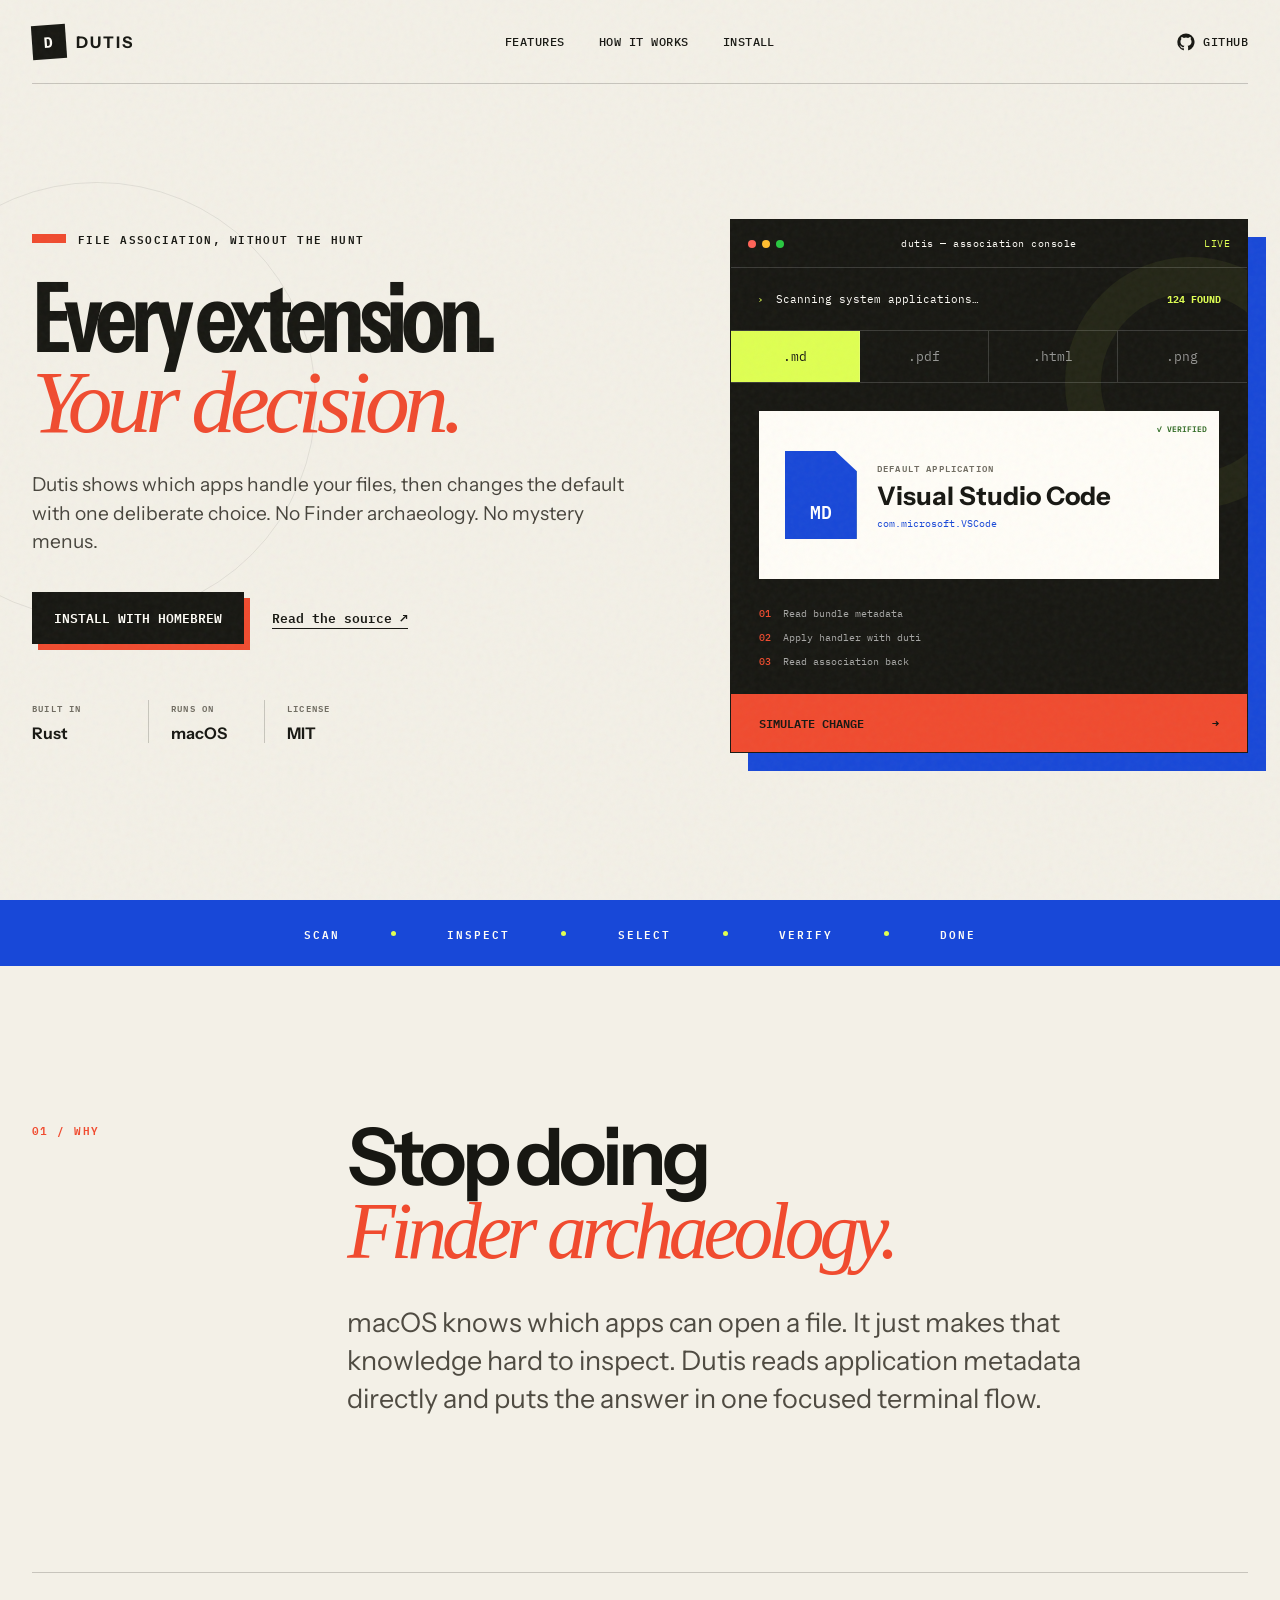
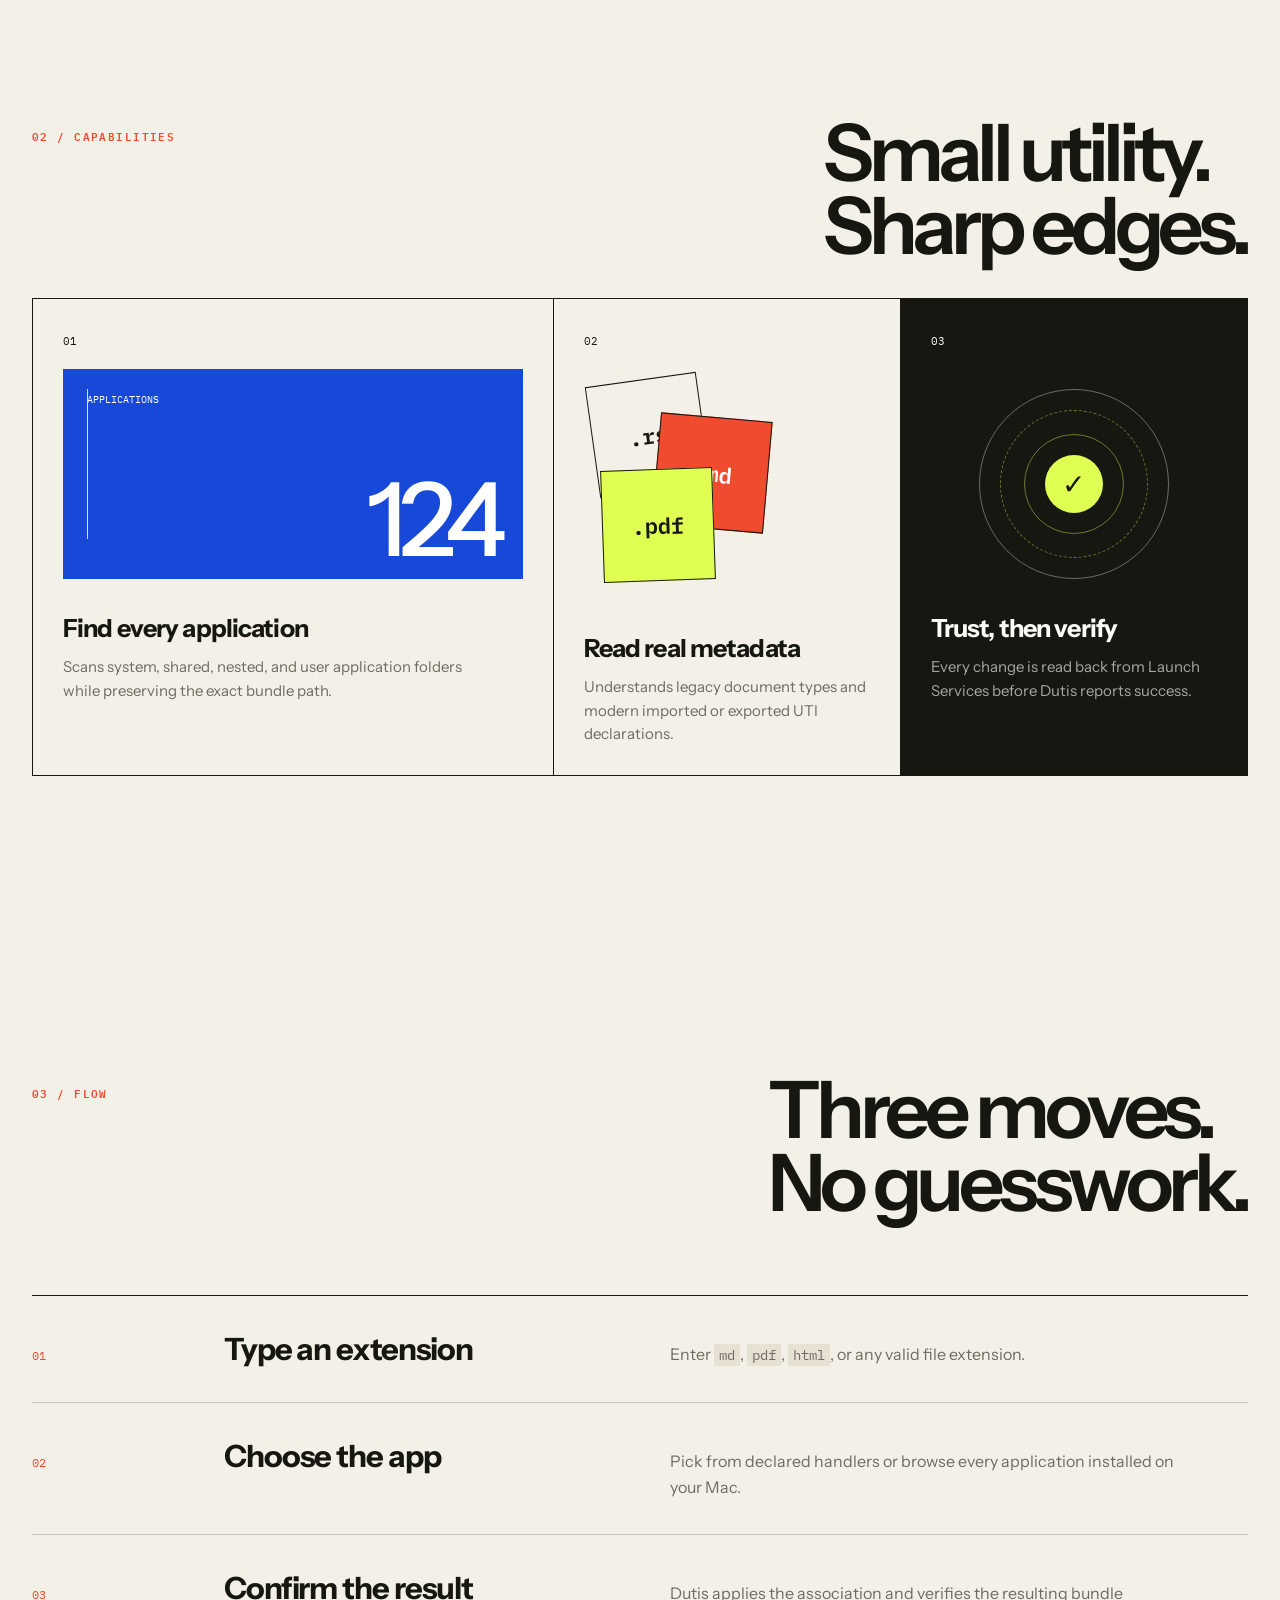
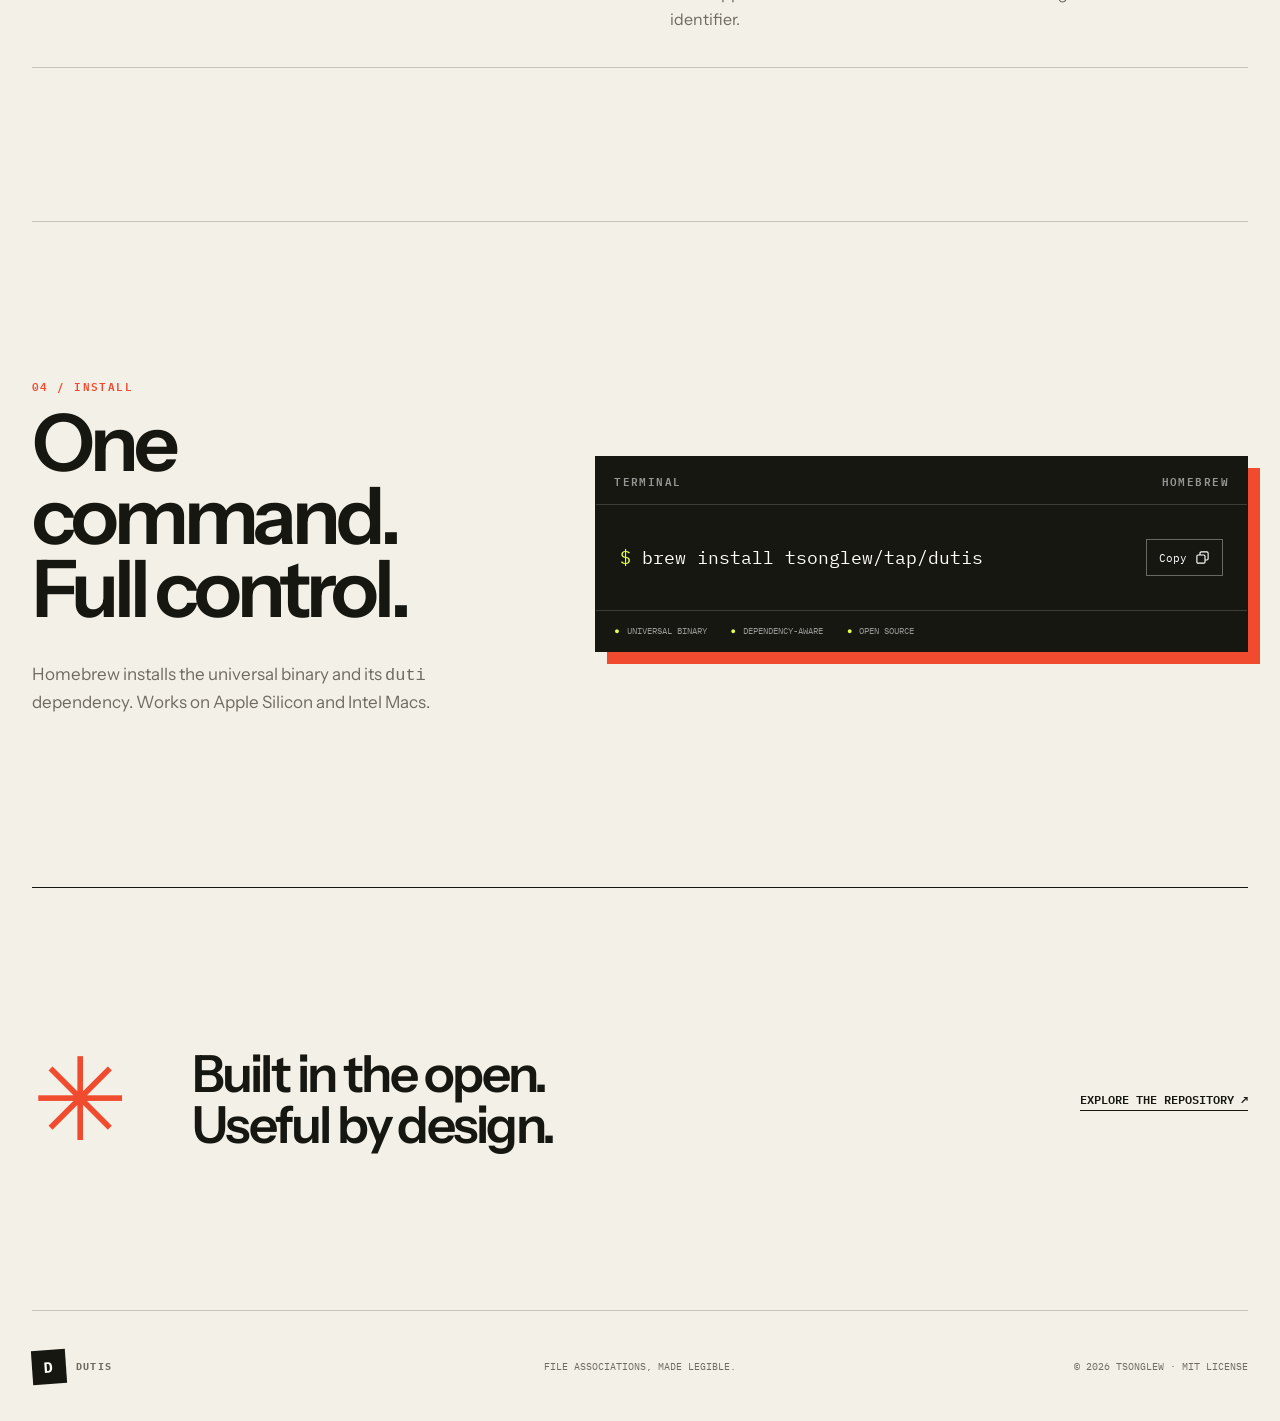
==== website/index.html @ 7a064bcc "Add Dutis product website" ====
<!doctype html>
<html lang="en">
  <head>
    <meta charset="UTF-8" />
    <meta name="viewport" content="width=device-width, initial-scale=1.0" />
    <meta
      name="description"
      content="Dutis is a fast, open-source macOS utility for discovering file associations and changing default applications from the terminal."
    />
    <meta name="theme-color" content="#f3f0e7" />
    <meta property="og:title" content="Dutis — Every extension. Your decision." />
    <meta
      property="og:description"
      content="Inspect and control macOS file associations without digging through Finder."
    />
    <meta property="og:type" content="website" />
    <meta property="og:url" content="https://tsonglew.github.io/dutis/" />
    <link rel="icon" href="favicon.svg" type="image/svg+xml" />
    <link rel="preconnect" href="https://fonts.googleapis.com" />
    <link rel="preconnect" href="https://fonts.gstatic.com" crossorigin />
    <link
      href="https://fonts.googleapis.com/css2?family=IBM+Plex+Mono:wght@400;500;600&amp;family=Instrument+Sans:wdth,wght@75..100,400..700&amp;display=swap"
      rel="stylesheet"
    />
    <script>document.documentElement.classList.add("js");</script>
    <link rel="stylesheet" href="styles.css" />
    <title>Dutis — macOS file associations, under control</title>
  </head>
  <body>
    <a class="skip-link" href="#main">Skip to content</a>
    <div class="grain" aria-hidden="true"></div>

    <header class="site-header">
      <a class="brand" href="#top" aria-label="Dutis home">
        <span class="brand-mark" aria-hidden="true">D</span>
        <span>DUTIS</span>
      </a>
      <nav aria-label="Primary navigation">
        <a href="#features">Features</a>
        <a href="#how-it-works">How it works</a>
        <a href="#install">Install</a>
      </nav>
      <a class="github-link" href="https://github.com/tsonglew/dutis">
        <svg viewBox="0 0 24 24" aria-hidden="true">
          <path d="M12 .7a11.5 11.5 0 0 0-3.64 22.41c.58.1.79-.25.79-.56v-2.23c-3.23.7-3.91-1.37-3.91-1.37-.53-1.34-1.29-1.7-1.29-1.7-1.05-.72.08-.7.08-.7 1.17.08 1.78 1.2 1.78 1.2 1.04 1.78 2.72 1.27 3.38.97.1-.75.4-1.27.74-1.56-2.58-.3-5.29-1.29-5.29-5.69 0-1.26.45-2.28 1.2-3.09-.12-.3-.52-1.47.11-3.05 0 0 .97-.31 3.16 1.18a10.94 10.94 0 0 1 5.76 0c2.19-1.49 3.16-1.18 3.16-1.18.63 1.58.23 2.76.11 3.05.75.81 1.2 1.83 1.2 3.09 0 4.42-2.72 5.39-5.3 5.68.42.36.79 1.07.79 2.16v3.2c0 .31.21.67.8.56A11.5 11.5 0 0 0 12 .7Z" />
        </svg>
        <span>GitHub</span>
      </a>
    </header>

    <main id="main">
      <section class="hero" id="top">
        <div class="hero-copy">
          <p class="eyebrow reveal">FILE ASSOCIATION, WITHOUT THE HUNT</p>
          <h1 class="reveal delay-1">
            Every extension.<br />
            <em>Your decision.</em>
          </h1>
          <p class="hero-lede reveal delay-2">
            Dutis shows which apps handle your files, then changes the default with one deliberate choice. No Finder archaeology. No mystery menus.
          </p>
          <div class="hero-actions reveal delay-3">
            <a class="button button-primary" href="#install">Install with Homebrew</a>
            <a class="text-link" href="https://github.com/tsonglew/dutis">
              Read the source <span aria-hidden="true">↗</span>
            </a>
          </div>
          <dl class="hero-facts reveal delay-4">
            <div><dt>Built in</dt><dd>Rust</dd></div>
            <div><dt>Runs on</dt><dd>macOS</dd></div>
            <div><dt>License</dt><dd>MIT</dd></div>
          </dl>
        </div>

        <div class="switchboard reveal delay-2" aria-label="Interactive Dutis demonstration">
          <div class="window-bar">
            <div class="traffic-lights" aria-hidden="true"><i></i><i></i><i></i></div>
            <span>dutis — association console</span>
            <span class="live-dot">LIVE</span>
          </div>
          <div class="terminal-line">
            <span class="prompt">›</span>
            <span>Scanning system applications…</span>
            <strong>124 FOUND</strong>
          </div>
          <div class="extension-tabs" role="tablist" aria-label="Choose a file extension">
            <button class="extension-tab active" role="tab" aria-selected="true" data-extension="md">.md</button>
            <button class="extension-tab" role="tab" aria-selected="false" data-extension="pdf">.pdf</button>
            <button class="extension-tab" role="tab" aria-selected="false" data-extension="html">.html</button>
            <button class="extension-tab" role="tab" aria-selected="false" data-extension="png">.png</button>
          </div>
          <div class="association-card" aria-live="polite">
            <div class="file-token" id="file-token">MD</div>
            <div class="association-copy">
              <span class="overline">DEFAULT APPLICATION</span>
              <strong id="demo-app">Visual Studio Code</strong>
              <code id="demo-bundle">com.microsoft.VSCode</code>
            </div>
            <span class="verified">✓ VERIFIED</span>
          </div>
          <div class="terminal-output" aria-hidden="true">
            <span><b>01</b> Read bundle metadata</span>
            <span><b>02</b> Apply handler with duti</span>
            <span><b>03</b> Read association back</span>
          </div>
          <button class="demo-button" id="demo-button" type="button">
            Simulate change <span aria-hidden="true">→</span>
          </button>
        </div>
      </section>

      <div class="signal-strip" aria-hidden="true">
        <span>SCAN</span><i></i><span>INSPECT</span><i></i><span>SELECT</span><i></i><span>VERIFY</span><i></i><span>DONE</span>
      </div>

      <section class="manifesto section-pad reveal">
        <p class="section-index">01 / WHY</p>
        <div>
          <h2>Stop doing<br /><span>Finder archaeology.</span></h2>
          <p>
            macOS knows which apps can open a file. It just makes that knowledge hard to inspect. Dutis reads application metadata directly and puts the answer in one focused terminal flow.
          </p>
        </div>
      </section>

      <section class="features section-pad" id="features">
        <div class="section-heading reveal">
          <p class="section-index">02 / CAPABILITIES</p>
          <h2>Small utility.<br />Sharp edges.</h2>
        </div>
        <div class="feature-grid">
          <article class="feature feature-wide reveal">
            <span class="feature-number">01</span>
            <div class="feature-visual scan-visual" aria-hidden="true">
              <span>Applications</span>
              <b>124</b>
              <div class="scan-line"></div>
            </div>
            <h3>Find every application</h3>
            <p>Scans system, shared, nested, and user application folders while preserving the exact bundle path.</p>
          </article>
          <article class="feature reveal">
            <span class="feature-number">02</span>
            <div class="extension-stack" aria-hidden="true"><i>.rs</i><i>.md</i><i>.pdf</i></div>
            <h3>Read real metadata</h3>
            <p>Understands legacy document types and modern imported or exported UTI declarations.</p>
          </article>
          <article class="feature feature-dark reveal">
            <span class="feature-number">03</span>
            <div class="check-orbit" aria-hidden="true"><span>✓</span></div>
            <h3>Trust, then verify</h3>
            <p>Every change is read back from Launch Services before Dutis reports success.</p>
          </article>
        </div>
      </section>

      <section class="workflow section-pad" id="how-it-works">
        <div class="section-heading reveal">
          <p class="section-index">03 / FLOW</p>
          <h2>Three moves.<br />No guesswork.</h2>
        </div>
        <ol class="workflow-list">
          <li class="reveal">
            <span>01</span>
            <h3>Type an extension</h3>
            <p>Enter <code>md</code>, <code>pdf</code>, <code>html</code>, or any valid file extension.</p>
          </li>
          <li class="reveal">
            <span>02</span>
            <h3>Choose the app</h3>
            <p>Pick from declared handlers or browse every application installed on your Mac.</p>
          </li>
          <li class="reveal">
            <span>03</span>
            <h3>Confirm the result</h3>
            <p>Dutis applies the association and verifies the resulting bundle identifier.</p>
          </li>
        </ol>
      </section>

      <section class="install section-pad" id="install">
        <div class="install-copy reveal">
          <p class="section-index">04 / INSTALL</p>
          <h2>One command.<br />Full control.</h2>
          <p>Homebrew installs the universal binary and its <code>duti</code> dependency. Works on Apple Silicon and Intel Macs.</p>
        </div>
        <div class="command-panel reveal delay-1">
          <div class="command-label"><span>TERMINAL</span><span>HOMEBREW</span></div>
          <div class="command-row">
            <code><span>$</span> brew install tsonglew/tap/dutis</code>
            <button id="copy-command" type="button" data-command="brew install tsonglew/tap/dutis">
              <span class="copy-label">Copy</span>
              <svg viewBox="0 0 24 24" aria-hidden="true"><path d="M8 8V5a2 2 0 0 1 2-2h9a2 2 0 0 1 2 2v9a2 2 0 0 1-2 2h-3M5 8h9a2 2 0 0 1 2 2v9a2 2 0 0 1-2 2H5a2 2 0 0 1-2-2v-9a2 2 0 0 1 2-2Z" /></svg>
            </button>
          </div>
          <div class="command-foot">
            <span>Universal binary</span><span>Dependency-aware</span><span>Open source</span>
          </div>
        </div>
      </section>

      <section class="open-source section-pad reveal">
        <div class="asterisk" aria-hidden="true">✳</div>
        <p>Built in the open.<br />Useful by design.</p>
        <a href="https://github.com/tsonglew/dutis">Explore the repository <span aria-hidden="true">↗</span></a>
      </section>
    </main>

    <footer>
      <a class="brand" href="#top"><span class="brand-mark" aria-hidden="true">D</span><span>DUTIS</span></a>
      <p>File associations, made legible.</p>
      <p>© <span id="year">2026</span> Tsonglew · MIT License</p>
    </footer>

    <script src="app.js"></script>
  </body>
</html>
---- website/styles.css ----
:root {
  --paper: #f3f0e7;
  --paper-deep: #e7e1d3;
  --ink: #171712;
  --muted: #6f6b60;
  --line: rgba(23, 23, 18, 0.2);
  --signal: #f04b2f;
  --acid: #dfff52;
  --blue: #1848d8;
  --white: #fffdf7;
  --display: "Instrument Sans", "Avenir Next", sans-serif;
  --mono: "IBM Plex Mono", "SFMono-Regular", monospace;
}

* {
  box-sizing: border-box;
}

html {
  scroll-behavior: smooth;
}

body {
  margin: 0;
  overflow-x: clip;
  color: var(--ink);
  background: var(--paper);
  font-family: var(--display);
  -webkit-font-smoothing: antialiased;
}

button,
a {
  -webkit-tap-highlight-color: transparent;
}

a {
  color: inherit;
}

.skip-link {
  position: fixed;
  z-index: 100;
  top: 12px;
  left: 12px;
  padding: 10px 14px;
  color: var(--white);
  background: var(--ink);
  transform: translateY(-150%);
}

.skip-link:focus {
  transform: translateY(0);
}

.grain {
  position: fixed;
  z-index: 20;
  inset: 0;
  pointer-events: none;
  opacity: 0.055;
  background-image: url("data:image/svg+xml,%3Csvg viewBox='0 0 180 180' xmlns='http://www.w3.org/2000/svg'%3E%3Cfilter id='n'%3E%3CfeTurbulence type='fractalNoise' baseFrequency='.9' numOctaves='4' stitchTiles='stitch'/%3E%3C/filter%3E%3Crect width='100%25' height='100%25' filter='url(%23n)' opacity='.8'/%3E%3C/svg%3E");
}

.site-header {
  position: relative;
  z-index: 10;
  display: grid;
  grid-template-columns: 1fr auto 1fr;
  align-items: center;
  width: min(1440px, calc(100% - 64px));
  min-height: 84px;
  margin: 0 auto;
  border-bottom: 1px solid var(--line);
}

.brand {
  display: inline-flex;
  align-items: center;
  gap: 10px;
  width: max-content;
  font-weight: 700;
  letter-spacing: 0.12em;
  text-decoration: none;
}

.brand-mark {
  display: grid;
  width: 34px;
  height: 34px;
  place-items: center;
  color: var(--white);
  background: var(--ink);
  font-family: var(--mono);
  font-size: 15px;
  transform: rotate(-4deg);
}

nav {
  display: flex;
  gap: 34px;
}

nav a,
.github-link {
  font-family: var(--mono);
  font-size: 12px;
  font-weight: 500;
  letter-spacing: 0.04em;
  text-decoration: none;
  text-transform: uppercase;
}

nav a {
  position: relative;
}

nav a::after {
  position: absolute;
  right: 0;
  bottom: -7px;
  left: 0;
  height: 2px;
  background: var(--signal);
  content: "";
  transform: scaleX(0);
  transform-origin: right;
  transition: transform 180ms ease;
}

nav a:hover::after,
nav a:focus-visible::after {
  transform: scaleX(1);
  transform-origin: left;
}

.github-link {
  display: flex;
  align-items: center;
  justify-self: end;
  gap: 8px;
}

.github-link svg {
  width: 18px;
  fill: currentColor;
}

.hero {
  position: relative;
  display: grid;
  grid-template-columns: minmax(0, 1.08fr) minmax(460px, 0.92fr);
  gap: clamp(48px, 7vw, 110px);
  align-items: center;
  width: min(1440px, calc(100% - 64px));
  min-height: calc(100vh - 84px);
  margin: 0 auto;
  padding: 84px 0 96px;
}

.hero::before {
  position: absolute;
  top: 12%;
  left: -12vw;
  width: 34vw;
  height: 34vw;
  border: 1px solid rgba(23, 23, 18, 0.08);
  border-radius: 50%;
  content: "";
  pointer-events: none;
}

.eyebrow,
.section-index,
.overline,
.command-label,
.hero-facts dt {
  font-family: var(--mono);
  font-size: 11px;
  font-weight: 600;
  letter-spacing: 0.13em;
  text-transform: uppercase;
}

.eyebrow {
  display: flex;
  align-items: center;
  gap: 12px;
  margin: 0 0 30px;
}

.eyebrow::before {
  width: 34px;
  height: 9px;
  background: var(--signal);
  content: "";
}

h1,
h2,
h3,
p {
  margin-top: 0;
}

h1 {
  max-width: 820px;
  margin-bottom: 32px;
  font-size: clamp(64px, 7.6vw, 126px);
  font-stretch: condensed;
  font-weight: 650;
  letter-spacing: -0.07em;
  line-height: 0.82;
}

h1 em {
  color: var(--signal);
  font-family: Georgia, serif;
  font-size: 0.92em;
  font-weight: 400;
  letter-spacing: -0.065em;
}

.hero-lede {
  max-width: 630px;
  margin-bottom: 36px;
  color: #47443c;
  font-size: clamp(18px, 1.5vw, 23px);
  line-height: 1.48;
}

.hero-actions {
  display: flex;
  align-items: center;
  gap: 28px;
}

.button {
  display: inline-flex;
  min-height: 52px;
  align-items: center;
  justify-content: center;
  padding: 0 22px;
  font-family: var(--mono);
  font-size: 13px;
  font-weight: 600;
  text-decoration: none;
  text-transform: uppercase;
  transition: transform 160ms ease, box-shadow 160ms ease;
}

.button-primary {
  color: var(--white);
  background: var(--ink);
  box-shadow: 6px 6px 0 var(--signal);
}

.button-primary:hover {
  box-shadow: 2px 2px 0 var(--signal);
  transform: translate(4px, 4px);
}

.text-link {
  font-family: var(--mono);
  font-size: 13px;
  font-weight: 600;
  text-underline-offset: 5px;
}

.hero-facts {
  display: flex;
  gap: 0;
  margin: 56px 0 0;
}

.hero-facts div {
  min-width: 116px;
  padding: 0 22px;
  border-left: 1px solid var(--line);
}

.hero-facts div:first-child {
  padding-left: 0;
  border-left: 0;
}

.hero-facts dt {
  margin-bottom: 7px;
  color: var(--muted);
  font-size: 9px;
}

.hero-facts dd {
  margin: 0;
  font-size: 16px;
  font-weight: 650;
}

.switchboard {
  position: relative;
  overflow: hidden;
  border: 1px solid var(--ink);
  background: var(--ink);
  box-shadow: 18px 18px 0 var(--blue);
  color: var(--white);
}

.switchboard::after {
  position: absolute;
  top: 37px;
  right: -70px;
  width: 180px;
  height: 180px;
  border: 36px solid rgba(223, 255, 82, 0.06);
  border-radius: 50%;
  content: "";
}

.window-bar {
  position: relative;
  z-index: 1;
  display: grid;
  grid-template-columns: 1fr auto 1fr;
  align-items: center;
  min-height: 48px;
  padding: 0 17px;
  border-bottom: 1px solid rgba(255, 255, 255, 0.16);
  font-family: var(--mono);
  font-size: 10px;
  letter-spacing: 0.05em;
}

.traffic-lights {
  display: flex;
  gap: 6px;
}

.traffic-lights i {
  width: 8px;
  height: 8px;
  border-radius: 50%;
  background: #ff6358;
}

.traffic-lights i:nth-child(2) { background: #ffbd2e; }
.traffic-lights i:nth-child(3) { background: #28c840; }

.live-dot {
  justify-self: end;
  color: var(--acid);
}

.terminal-line {
  position: relative;
  z-index: 1;
  display: flex;
  gap: 12px;
  align-items: center;
  padding: 24px 26px;
  font-family: var(--mono);
  font-size: 11px;
}

.terminal-line .prompt { color: var(--acid); }
.terminal-line strong { margin-left: auto; color: var(--acid); font-size: 10px; }

.extension-tabs {
  position: relative;
  z-index: 1;
  display: grid;
  grid-template-columns: repeat(4, 1fr);
  border-top: 1px solid rgba(255, 255, 255, 0.16);
  border-bottom: 1px solid rgba(255, 255, 255, 0.16);
}

.extension-tab {
  padding: 17px 8px;
  border: 0;
  border-right: 1px solid rgba(255, 255, 255, 0.16);
  color: rgba(255, 255, 255, 0.55);
  background: transparent;
  cursor: pointer;
  font-family: var(--mono);
  font-size: 13px;
}

.extension-tab:last-child { border-right: 0; }

.extension-tab:hover,
.extension-tab:focus-visible,
.extension-tab.active {
  color: var(--ink);
  background: var(--acid);
  outline: none;
}

.association-card {
  position: relative;
  z-index: 1;
  display: grid;
  grid-template-columns: auto 1fr;
  gap: 20px;
  align-items: center;
  min-height: 168px;
  margin: 28px;
  padding: 26px;
  color: var(--ink);
  background: var(--white);
}

.file-token {
  display: grid;
  width: 72px;
  height: 88px;
  place-items: end center;
  padding-bottom: 13px;
  background: var(--blue);
  box-shadow: 6px 6px 0 var(--acid);
  color: white;
  font-family: var(--mono);
  font-size: 18px;
  font-weight: 600;
  clip-path: polygon(0 0, 70% 0, 100% 23%, 100% 100%, 0 100%);
}

.association-copy {
  display: grid;
  gap: 7px;
  min-width: 0;
}

.association-copy .overline { color: var(--muted); font-size: 9px; }
.association-copy strong { font-size: clamp(19px, 2vw, 27px); line-height: 1.05; }
.association-copy code { overflow: hidden; color: var(--blue); font-family: var(--mono); font-size: 10px; text-overflow: ellipsis; }

.verified {
  position: absolute;
  top: 12px;
  right: 12px;
  color: #2d681f;
  font-family: var(--mono);
  font-size: 8px;
  font-weight: 600;
}

.terminal-output {
  position: relative;
  z-index: 1;
  display: grid;
  gap: 11px;
  padding: 0 28px 26px;
  color: rgba(255, 255, 255, 0.62);
  font-family: var(--mono);
  font-size: 10px;
}

.terminal-output span { display: flex; gap: 12px; }
.terminal-output b { color: var(--signal); font-weight: 500; }

.demo-button {
  position: relative;
  z-index: 1;
  display: flex;
  width: 100%;
  align-items: center;
  justify-content: space-between;
  padding: 19px 28px;
  border: 0;
  color: var(--ink);
  background: var(--signal);
  cursor: pointer;
  font-family: var(--mono);
  font-size: 12px;
  font-weight: 600;
  text-transform: uppercase;
}

.demo-button:hover,
.demo-button:focus-visible { background: var(--acid); outline: none; }

.signal-strip {
  display: flex;
  overflow: hidden;
  align-items: center;
  justify-content: center;
  gap: clamp(22px, 4vw, 72px);
  min-height: 66px;
  padding: 0 24px;
  color: var(--white);
  background: var(--blue);
  font-family: var(--mono);
  font-size: 11px;
  font-weight: 600;
  letter-spacing: 0.18em;
}

.signal-strip i {
  width: 5px;
  height: 5px;
  flex: 0 0 auto;
  border-radius: 50%;
  background: var(--acid);
}

.section-pad {
  width: min(1440px, calc(100% - 64px));
  margin: 0 auto;
  padding: clamp(100px, 12vw, 180px) 0;
}

.section-index {
  color: var(--signal);
}

.manifesto {
  display: grid;
  grid-template-columns: 0.35fr 1fr;
  border-bottom: 1px solid var(--line);
}

.manifesto h2,
.section-heading h2,
.install h2 {
  margin-bottom: 36px;
  font-size: clamp(48px, 6.2vw, 94px);
  font-weight: 620;
  letter-spacing: -0.065em;
  line-height: 0.92;
}

.manifesto h2 span { color: var(--signal); font-family: Georgia, serif; font-style: italic; font-weight: 400; }

.manifesto > div > p {
  max-width: 760px;
  margin: 0;
  color: #4f4b42;
  font-size: clamp(20px, 2.1vw, 31px);
  line-height: 1.42;
}

.section-heading {
  display: flex;
  align-items: flex-start;
  justify-content: space-between;
  gap: 40px;
}

.section-heading h2 { margin-top: -10px; }

.feature-grid {
  display: grid;
  grid-template-columns: 1.2fr 0.8fr 0.8fr;
  border-top: 1px solid var(--ink);
  border-left: 1px solid var(--ink);
}

.feature {
  position: relative;
  overflow: hidden;
  min-height: 470px;
  padding: 30px;
  border-right: 1px solid var(--ink);
  border-bottom: 1px solid var(--ink);
}

.feature h3 {
  margin: 34px 0 12px;
  font-size: 25px;
  letter-spacing: -0.035em;
}

.feature p {
  max-width: 420px;
  margin-bottom: 0;
  color: var(--muted);
  font-size: 15px;
  line-height: 1.55;
}

.feature-number {
  font-family: var(--mono);
  font-size: 11px;
}

.feature-dark { color: var(--white); background: var(--ink); }
.feature-dark p { color: rgba(255, 255, 255, 0.62); }

.feature-visual {
  display: flex;
  align-items: end;
  justify-content: space-between;
  height: 210px;
  margin-top: 20px;
  padding: 24px;
  background: var(--blue);
  color: white;
}

.feature-visual span { align-self: start; font-family: var(--mono); font-size: 10px; text-transform: uppercase; }
.feature-visual b { font-size: clamp(70px, 8vw, 122px); font-weight: 500; letter-spacing: -0.08em; line-height: 0.7; }
.scan-line { position: absolute; top: 90px; left: 54px; width: 1px; height: 150px; background: var(--acid); animation: scan 3s ease-in-out infinite; }

.extension-stack {
  position: relative;
  height: 230px;
  margin-top: 20px;
}

.extension-stack i {
  position: absolute;
  display: grid;
  width: 112px;
  height: 112px;
  place-items: center;
  border: 1px solid var(--ink);
  background: var(--paper);
  font-family: var(--mono);
  font-size: 22px;
  font-style: normal;
  font-weight: 600;
}

.extension-stack i:nth-child(1) { top: 10px; left: 8px; transform: rotate(-8deg); }
.extension-stack i:nth-child(2) { top: 48px; left: 72px; color: white; background: var(--signal); transform: rotate(5deg); }
.extension-stack i:nth-child(3) { top: 100px; left: 18px; background: var(--acid); transform: rotate(-2deg); }

.check-orbit {
  position: relative;
  display: grid;
  width: 190px;
  height: 190px;
  margin: 40px auto 15px;
  place-items: center;
  border: 1px solid rgba(255, 255, 255, 0.35);
  border-radius: 50%;
}

.check-orbit::before,
.check-orbit::after {
  position: absolute;
  inset: 20px;
  border: 1px dashed rgba(223, 255, 82, 0.42);
  border-radius: 50%;
  content: "";
}

.check-orbit::after { inset: 44px; border-style: solid; }
.check-orbit span { display: grid; z-index: 1; width: 58px; height: 58px; place-items: center; color: var(--ink); background: var(--acid); border-radius: 50%; font-size: 28px; }

.workflow {
  border-bottom: 1px solid var(--line);
}

.workflow-list {
  margin: 40px 0 0;
  padding: 0;
  border-top: 1px solid var(--ink);
  list-style: none;
}

.workflow-list li {
  display: grid;
  grid-template-columns: 0.28fr 0.72fr 1fr;
  gap: 30px;
  align-items: baseline;
  padding: 34px 0;
  border-bottom: 1px solid var(--line);
}

.workflow-list li > span { color: var(--signal); font-family: var(--mono); font-size: 12px; }
.workflow-list h3 { margin: 0; font-size: clamp(23px, 2.4vw, 34px); letter-spacing: -0.035em; }
.workflow-list p { max-width: 520px; margin: 0; color: var(--muted); line-height: 1.6; }
.workflow-list code { padding: 2px 5px; background: var(--paper-deep); font-family: var(--mono); font-size: 0.86em; }

.install {
  display: grid;
  grid-template-columns: 0.8fr 1.2fr;
  gap: clamp(60px, 10vw, 160px);
  align-items: center;
}

.install-copy > p:last-child {
  max-width: 520px;
  color: var(--muted);
  font-size: 17px;
  line-height: 1.6;
}

.command-panel {
  border: 1px solid var(--ink);
  background: var(--ink);
  box-shadow: 12px 12px 0 var(--signal);
  color: var(--white);
}

.command-label,
.command-foot {
  display: flex;
  justify-content: space-between;
  padding: 14px 18px;
  color: rgba(255, 255, 255, 0.55);
  border-bottom: 1px solid rgba(255, 255, 255, 0.16);
}

.command-row {
  display: flex;
  align-items: center;
  justify-content: space-between;
  gap: 20px;
  padding: 34px 24px;
}

.command-row code {
  overflow-x: auto;
  font-family: var(--mono);
  font-size: clamp(13px, 1.4vw, 18px);
  white-space: nowrap;
}

.command-row code span { color: var(--acid); }

#copy-command {
  display: flex;
  flex: 0 0 auto;
  align-items: center;
  gap: 8px;
  padding: 10px 12px;
  border: 1px solid rgba(255, 255, 255, 0.35);
  color: white;
  background: transparent;
  cursor: pointer;
  font-family: var(--mono);
  font-size: 11px;
}

#copy-command:hover,
#copy-command:focus-visible { color: var(--ink); background: var(--acid); outline: none; }
#copy-command svg { width: 15px; fill: none; stroke: currentColor; stroke-width: 1.8; }

.command-foot {
  justify-content: flex-start;
  gap: 24px;
  border-top: 1px solid rgba(255, 255, 255, 0.16);
  border-bottom: 0;
  font-family: var(--mono);
  font-size: 9px;
  text-transform: uppercase;
}

.command-foot span::before { margin-right: 7px; color: var(--acid); content: "●"; }

.open-source {
  position: relative;
  display: grid;
  grid-template-columns: auto 1fr auto;
  gap: clamp(30px, 5vw, 80px);
  align-items: center;
  border-top: 1px solid var(--ink);
}

.asterisk { color: var(--signal); font-size: clamp(64px, 9vw, 130px); line-height: 1; animation: rotate 16s linear infinite; }
.open-source p { margin: 0; font-size: clamp(32px, 4vw, 58px); font-weight: 600; letter-spacing: -0.05em; line-height: 1; }
.open-source a { font-family: var(--mono); font-size: 12px; font-weight: 600; text-underline-offset: 6px; text-transform: uppercase; }

footer {
  display: grid;
  grid-template-columns: 1fr auto 1fr;
  align-items: center;
  width: min(1440px, calc(100% - 64px));
  min-height: 112px;
  margin: 0 auto;
  border-top: 1px solid var(--line);
  color: var(--muted);
  font-family: var(--mono);
  font-size: 10px;
  text-transform: uppercase;
}

footer p { margin: 0; }
footer p:last-child { justify-self: end; }

.reveal {
  opacity: 1;
  transform: none;
}

.js .reveal {
  opacity: 0;
  transform: translateY(18px);
  transition: opacity 700ms cubic-bezier(.2,.7,.2,1), transform 700ms cubic-bezier(.2,.7,.2,1);
}

.js .reveal.visible { opacity: 1; transform: translateY(0); }
.delay-1 { transition-delay: 90ms; }
.delay-2 { transition-delay: 180ms; }
.delay-3 { transition-delay: 270ms; }
.delay-4 { transition-delay: 360ms; }

@keyframes scan {
  0%, 100% { transform: translateX(0); opacity: 0.3; }
  50% { transform: translateX(360px); opacity: 1; }
}

@keyframes rotate { to { transform: rotate(360deg); } }

@media (max-width: 1050px) {
  .hero { grid-template-columns: 1fr; min-height: auto; }
  .hero-copy { max-width: 850px; }
  .switchboard { width: min(700px, calc(100% - 18px)); margin-left: auto; }
  .feature-grid { grid-template-columns: 1fr 1fr; }
  .feature-wide { grid-column: 1 / -1; }
  .install { grid-template-columns: 1fr; }
}

@media (max-width: 720px) {
  .site-header,
  .hero,
  .section-pad,
  footer { width: min(100% - 36px, 1440px); }
  .site-header { grid-template-columns: 1fr auto; min-height: 72px; }
  nav { display: none; }
  h1 { font-size: clamp(56px, 18vw, 82px); }
  .hero { padding: 64px 0 78px; }
  .hero-actions { align-items: flex-start; flex-direction: column; }
  .hero-facts { margin-top: 44px; }
  .hero-facts div { min-width: 0; padding: 0 14px; }
  .switchboard { width: calc(100% - 8px); box-shadow: 8px 8px 0 var(--blue); }
  .window-bar { grid-template-columns: auto 1fr auto; gap: 10px; }
  .association-card { grid-template-columns: auto 1fr; margin: 18px; padding: 20px; }
  .file-token { width: 58px; height: 72px; }
  .verified { display: none; }
  .signal-strip { justify-content: flex-start; }
  .manifesto { grid-template-columns: 1fr; gap: 42px; }
  .section-heading { display: block; }
  .section-heading h2 { margin-top: 34px; }
  .feature-grid { grid-template-columns: 1fr; }
  .feature-wide { grid-column: auto; }
  .feature { min-height: 420px; }
  .workflow-list li { grid-template-columns: 42px 1fr; }
  .workflow-list p { grid-column: 2; }
  .command-row { align-items: stretch; flex-direction: column; }
  #copy-command { align-self: flex-end; }
  .command-foot { flex-wrap: wrap; gap: 9px 18px; }
  .open-source { grid-template-columns: auto 1fr; }
  .open-source a { grid-column: 2; }
  footer { grid-template-columns: 1fr auto; gap: 18px; padding: 26px 0; }
  footer > p:first-of-type { display: none; }
}

@media (prefers-reduced-motion: reduce) {
  html { scroll-behavior: auto; }
  *, *::before, *::after { animation-duration: 0.01ms !important; animation-iteration-count: 1 !important; transition-duration: 0.01ms !important; }
  .js .reveal { opacity: 1; transform: none; }
}
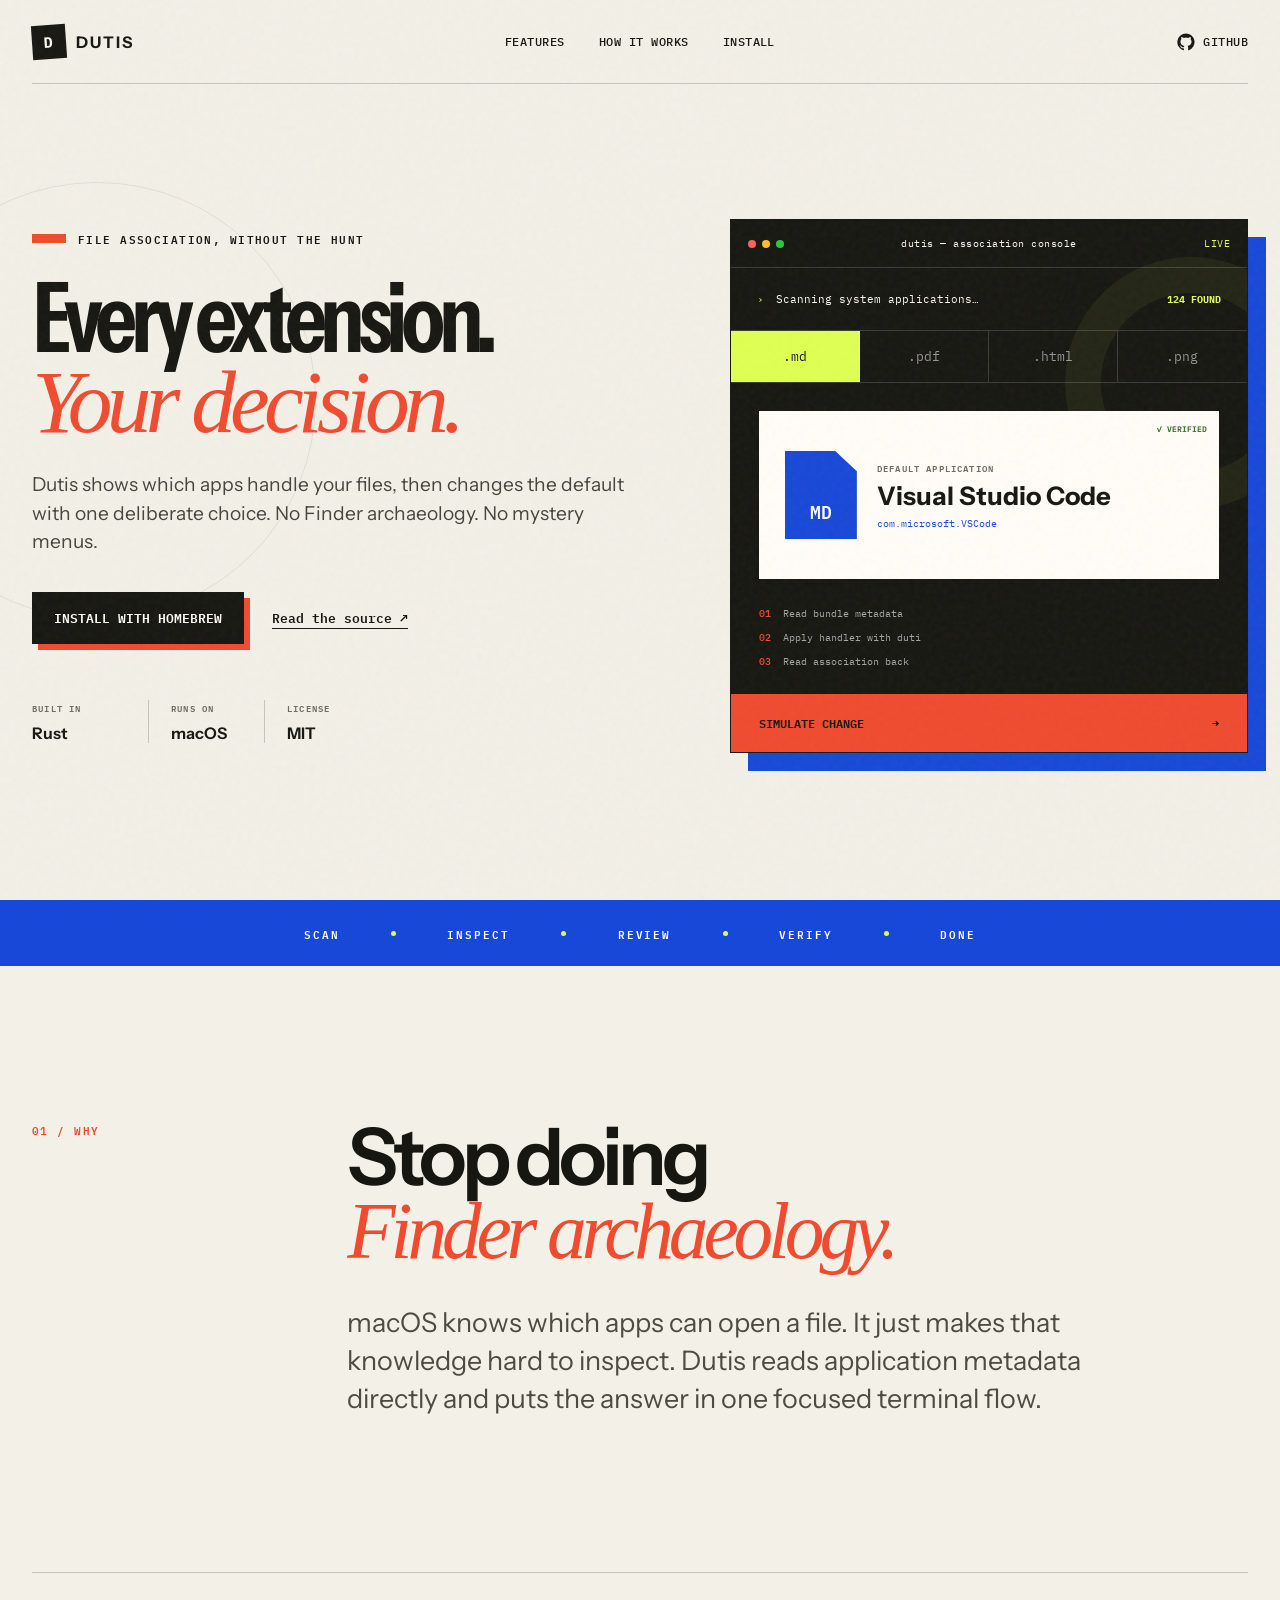
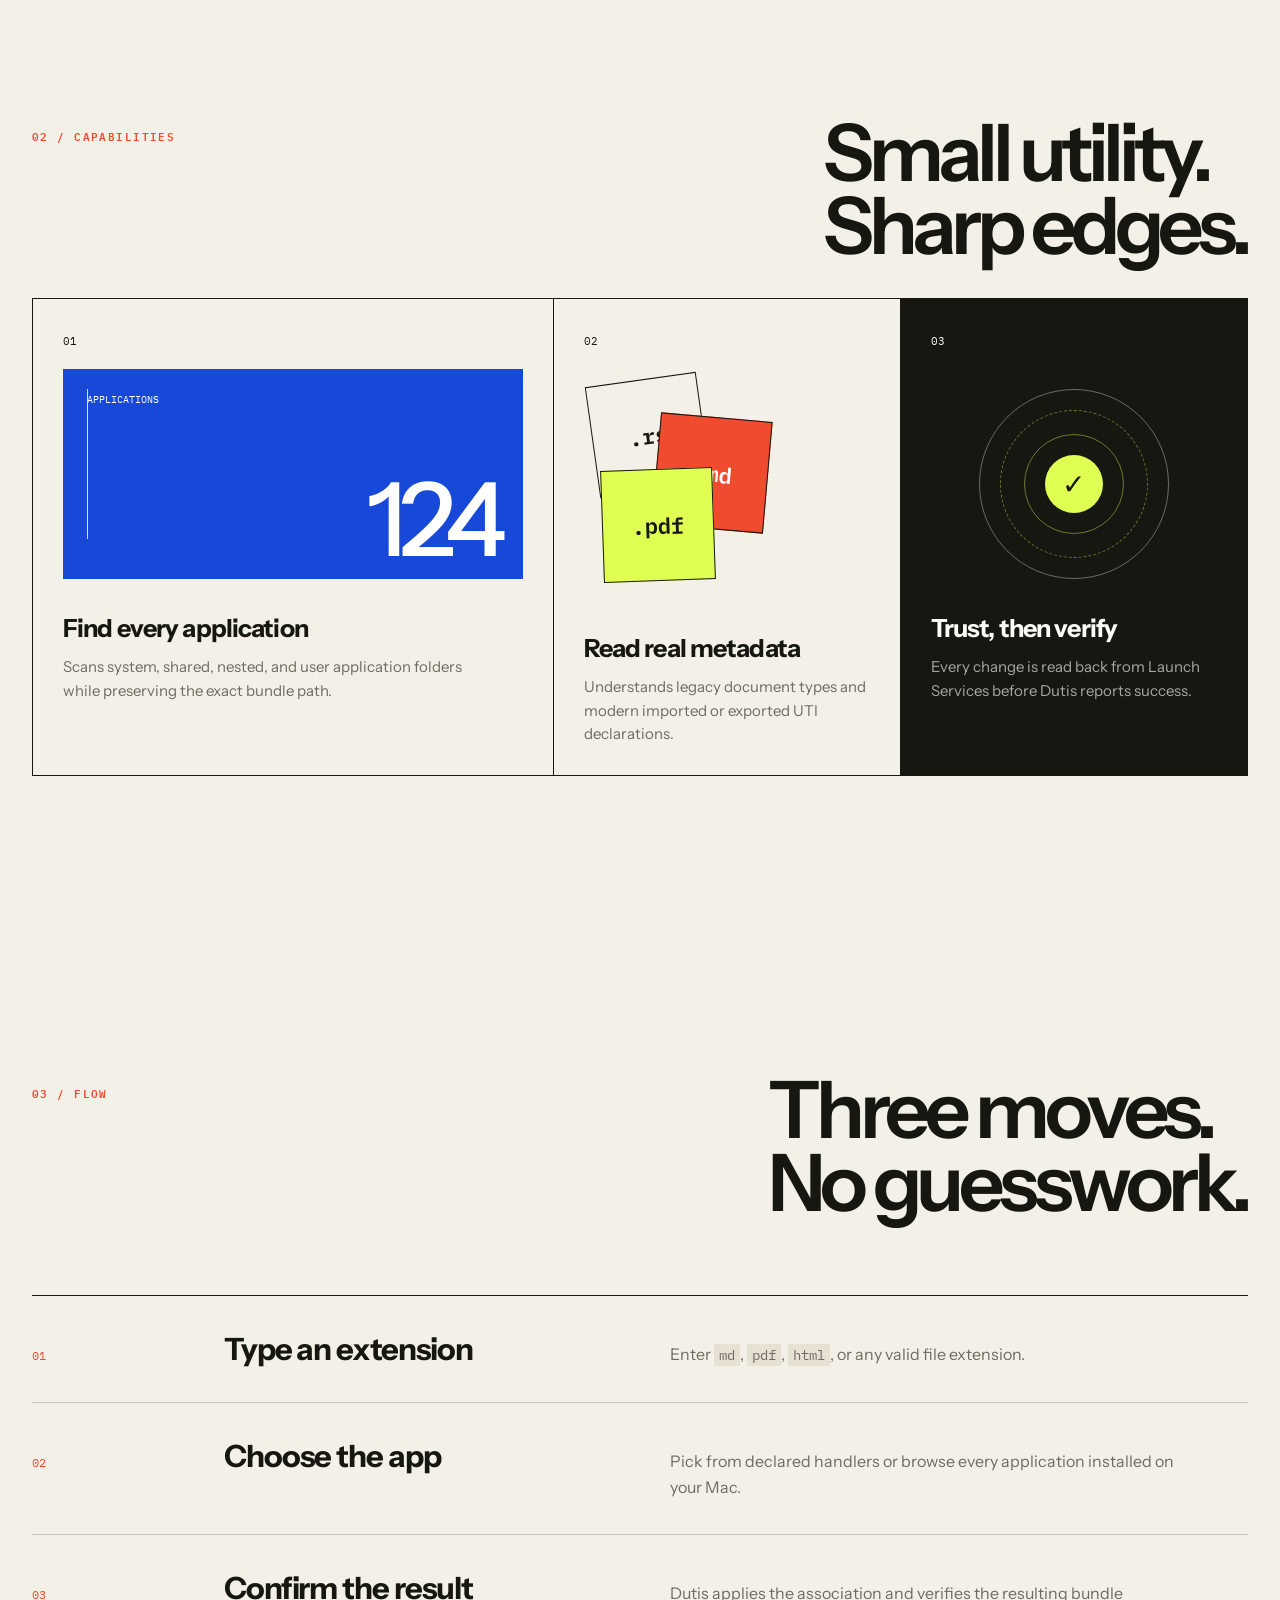
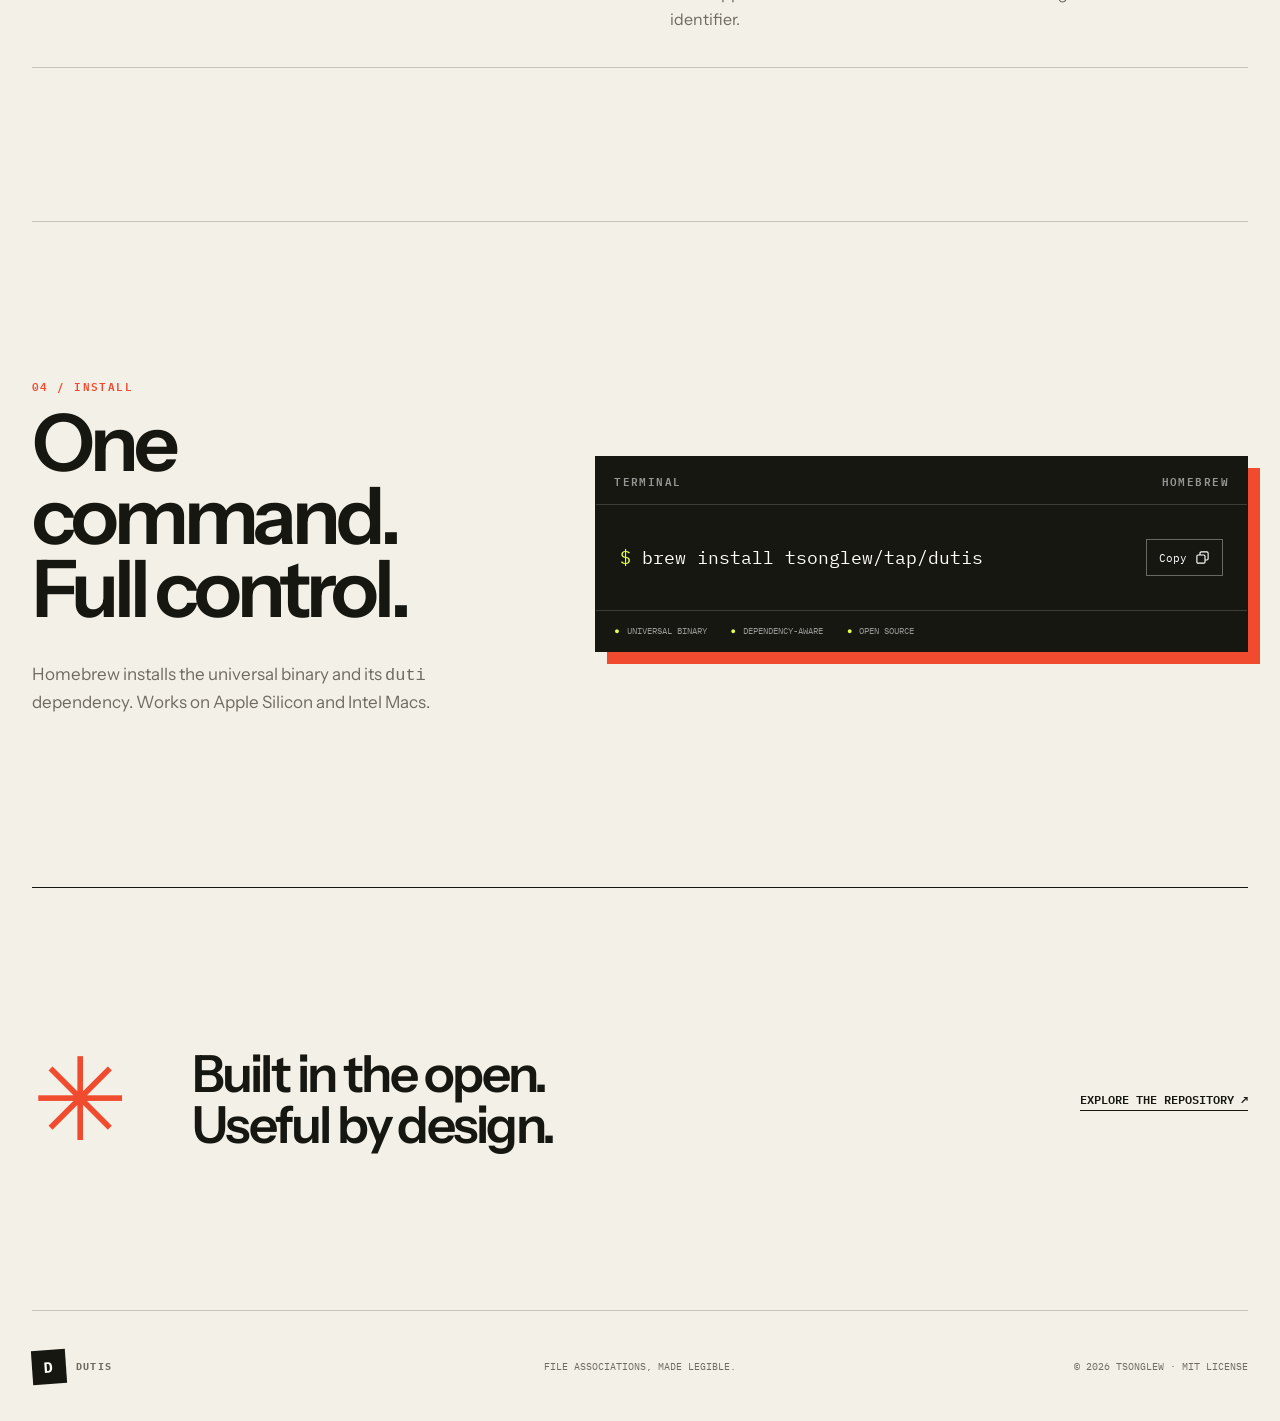
==== commit e64f297e: "feat: add keyboard-first terminal UI" ====
--- a/website/index.html
+++ b/website/index.html
@@ -110,7 +110,7 @@
       </section>
 
       <div class="signal-strip" aria-hidden="true">
-        <span>SCAN</span><i></i><span>INSPECT</span><i></i><span>SELECT</span><i></i><span>VERIFY</span><i></i><span>DONE</span>
+        <span>SCAN</span><i></i><span>INSPECT</span><i></i><span>REVIEW</span><i></i><span>VERIFY</span><i></i><span>DONE</span>
       </div>
 
       <section class="manifesto section-pad reveal">
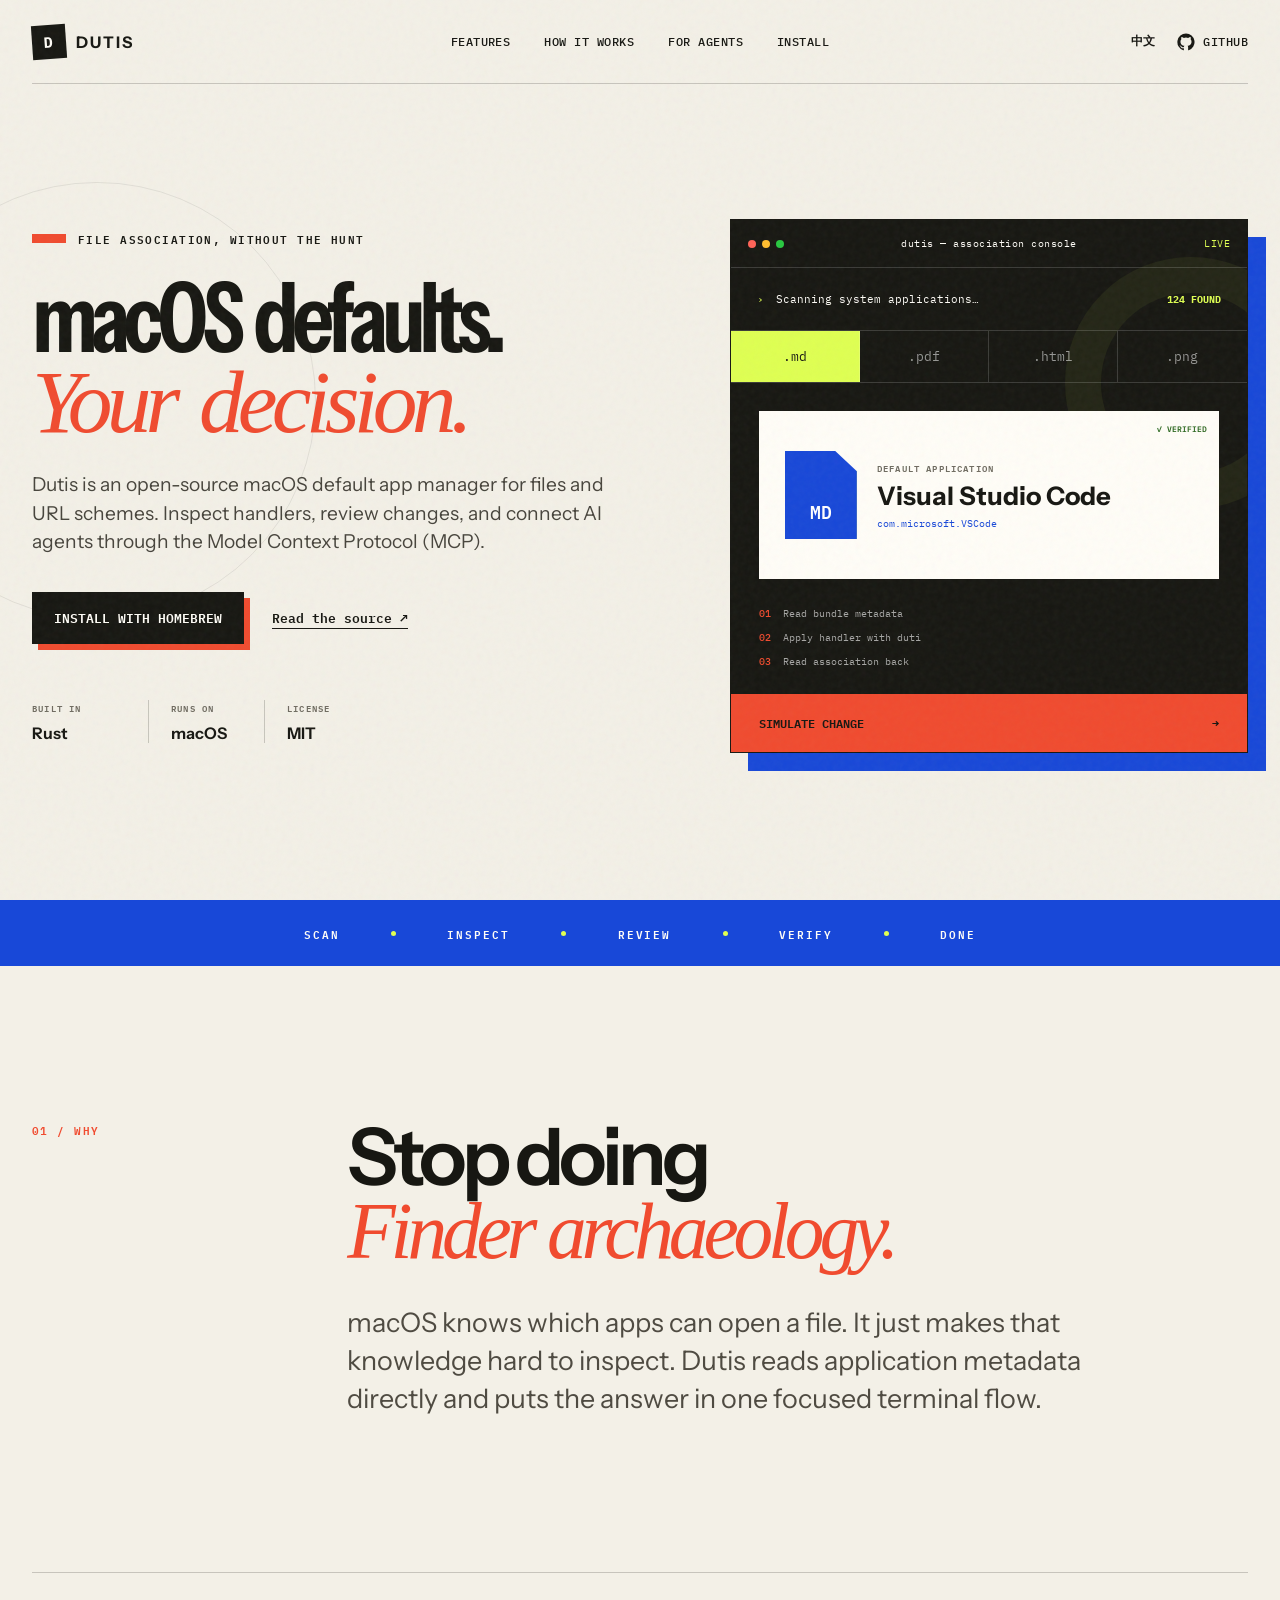
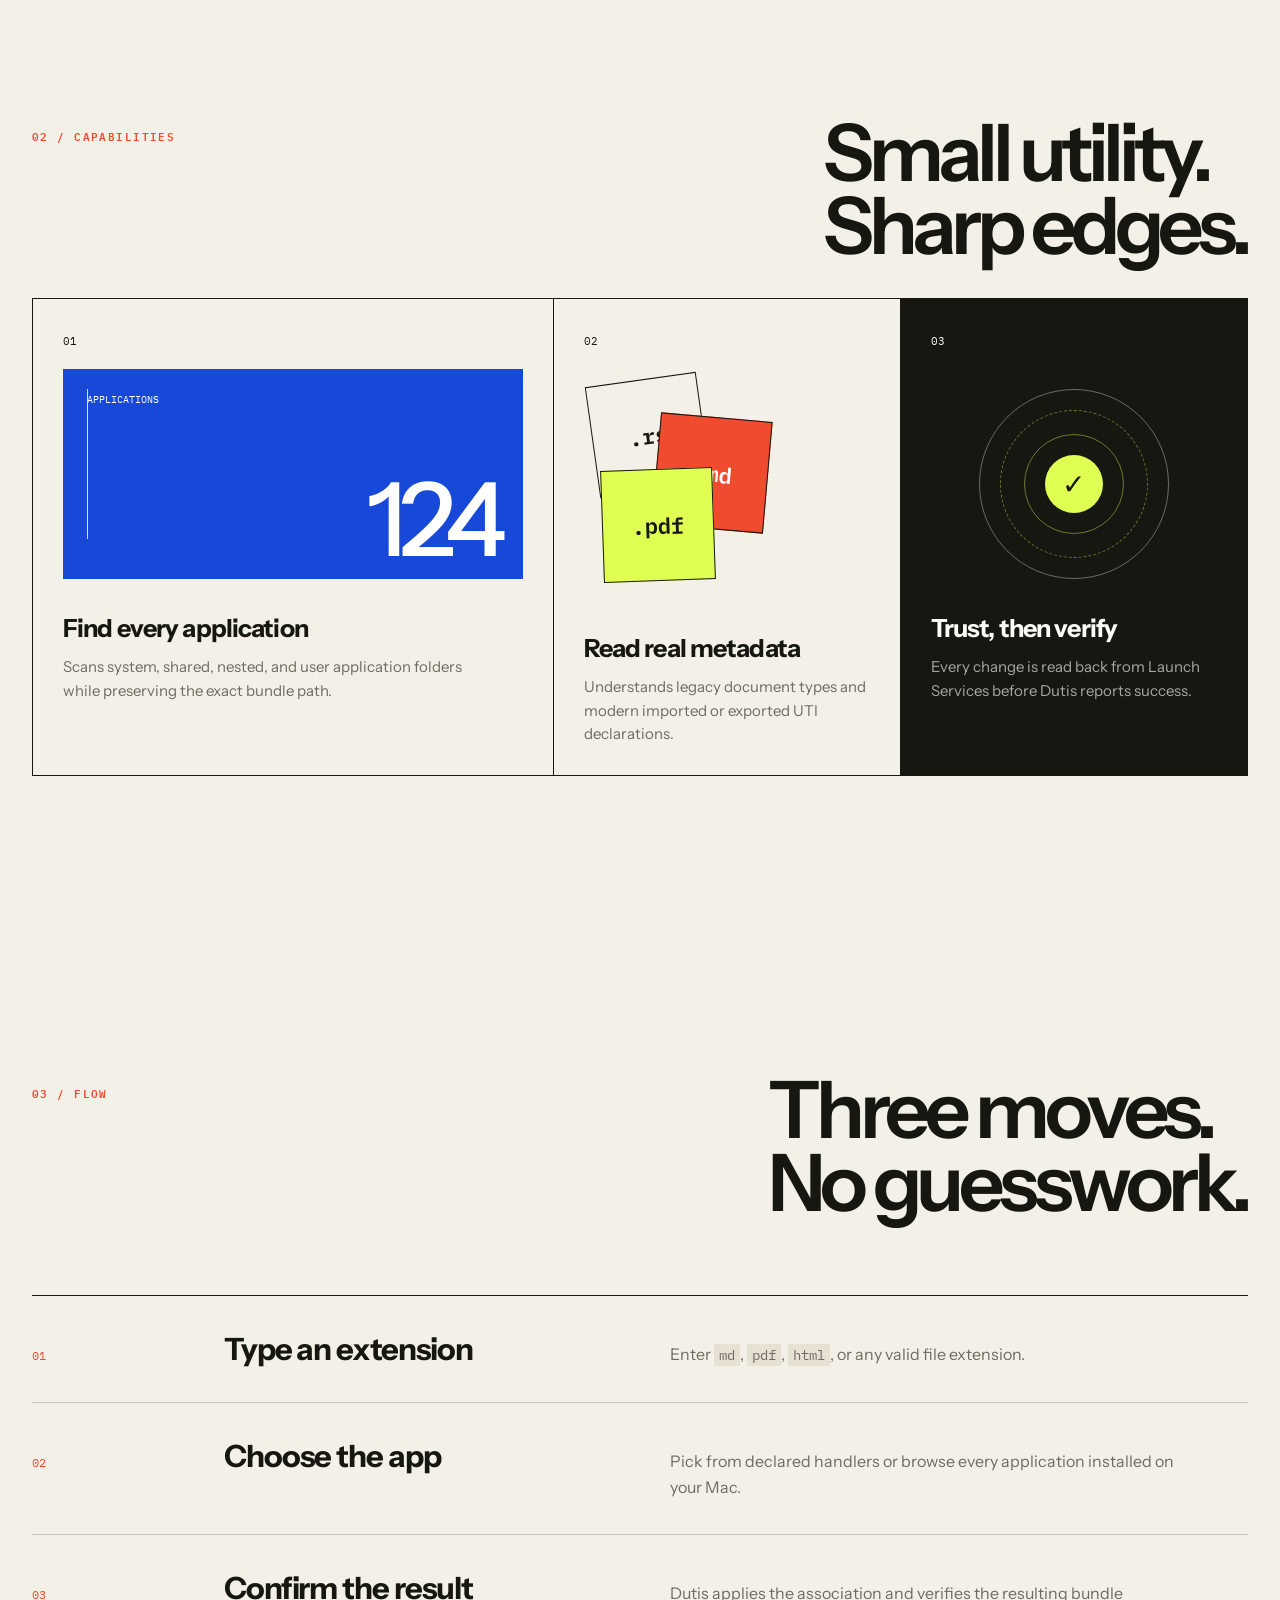
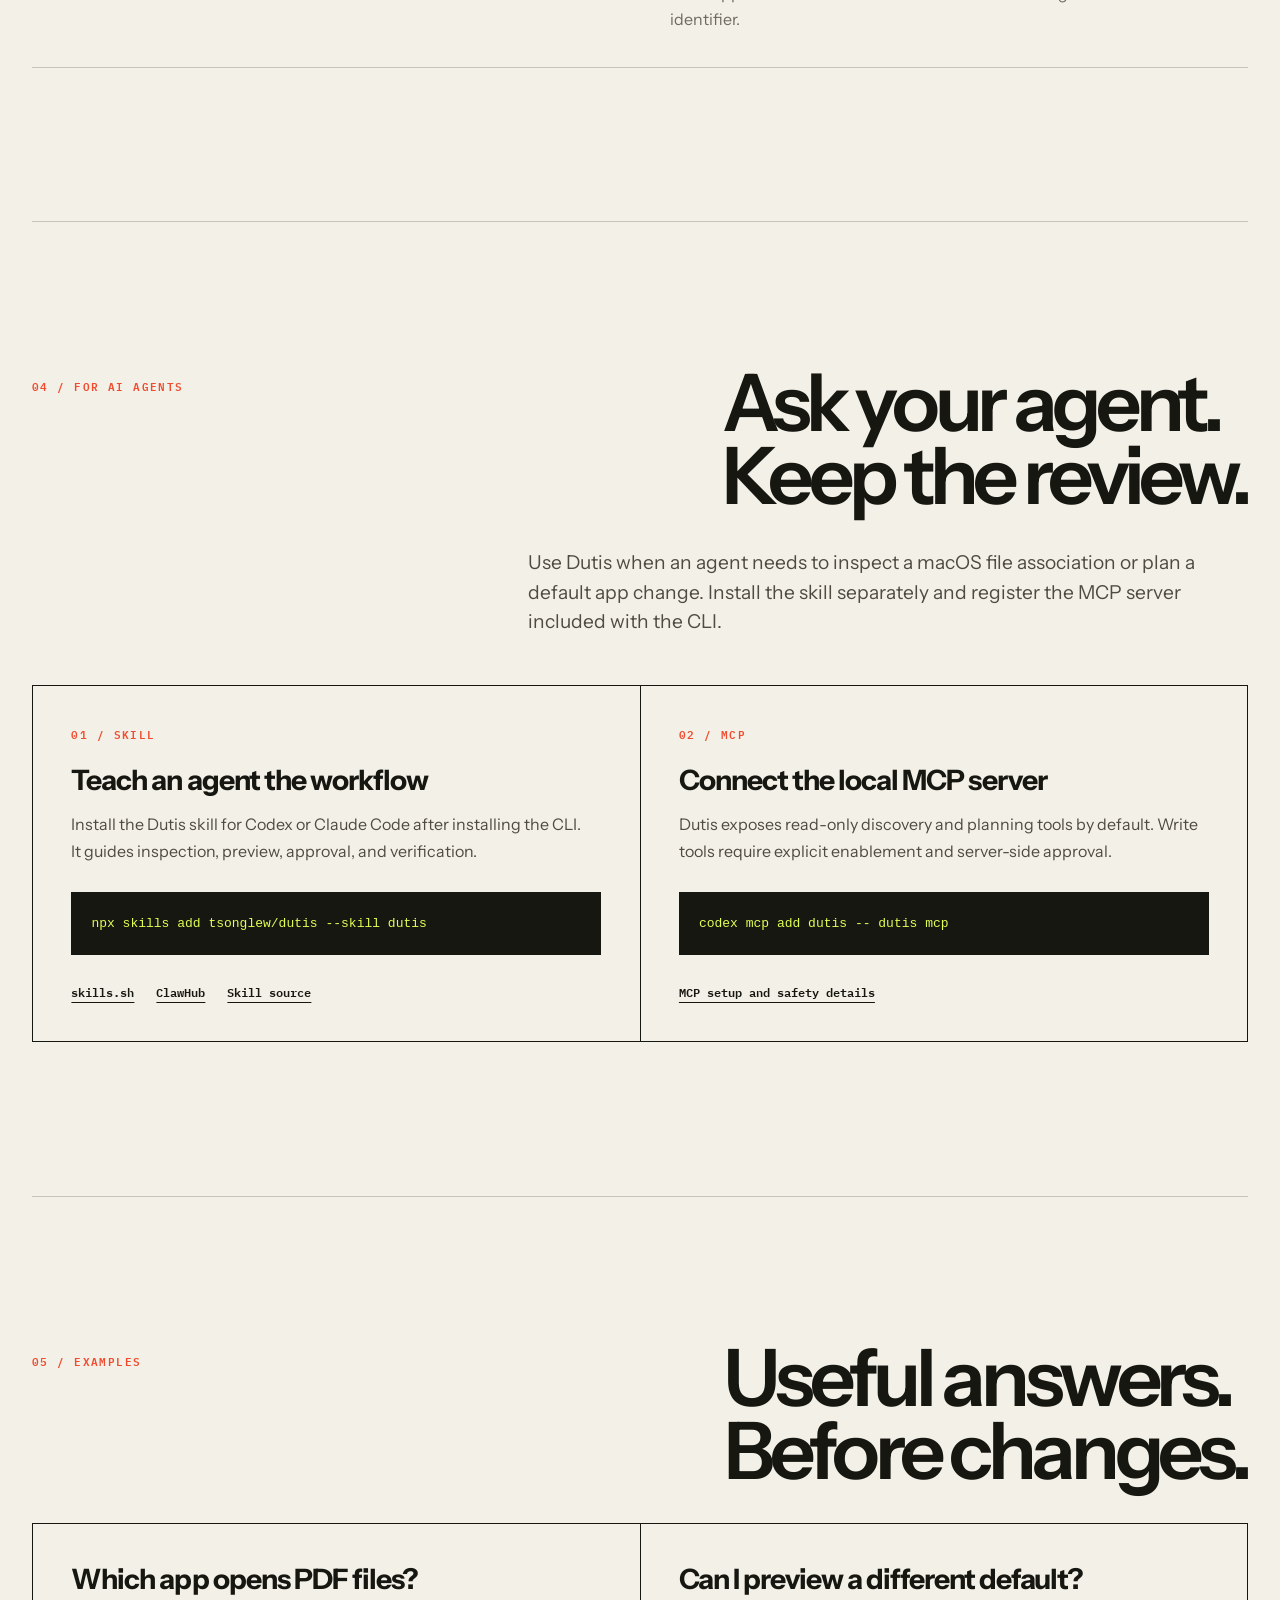
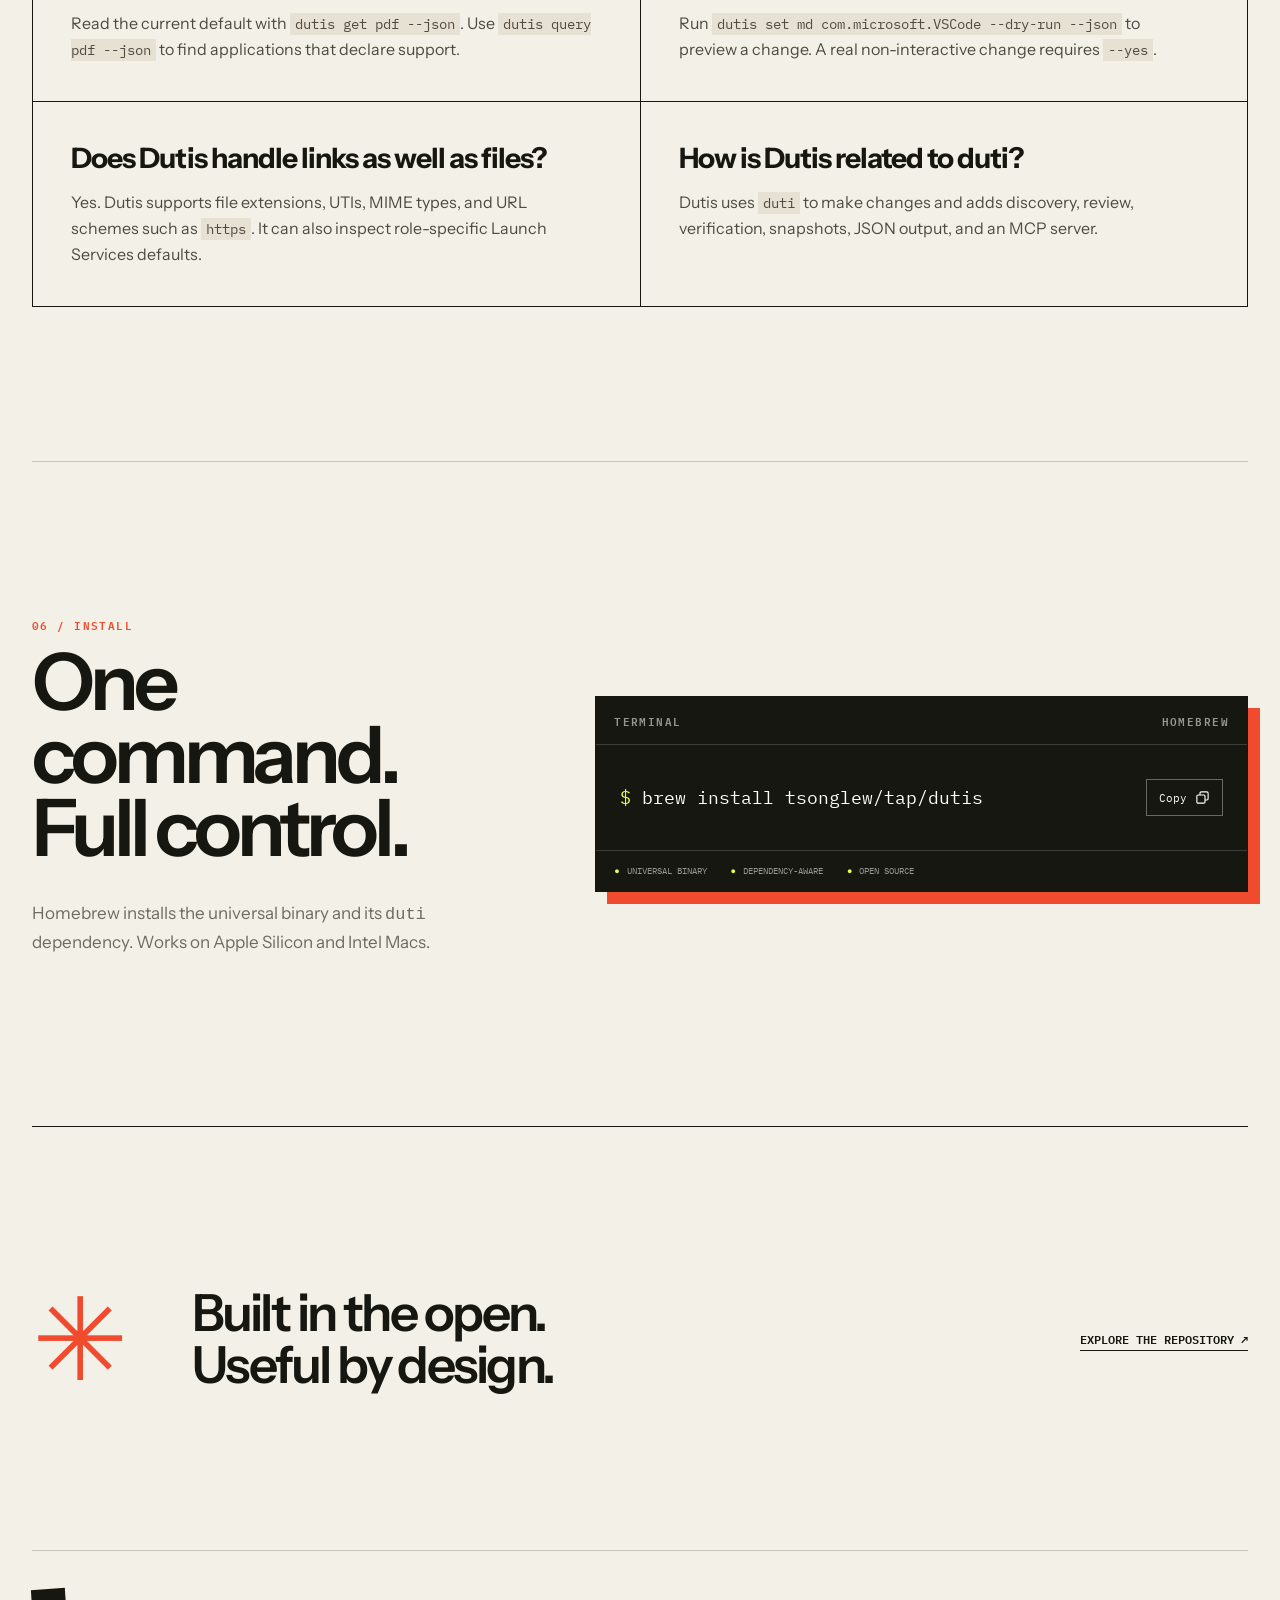
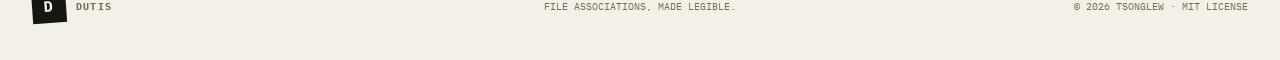
==== commit d30a29c4: "Improve Dutis search and agent discovery" ====
--- a/website/index.html
+++ b/website/index.html
@@ -5,16 +5,20 @@
     <meta name="viewport" content="width=device-width, initial-scale=1.0" />
     <meta
       name="description"
-      content="Dutis is a fast, open-source macOS utility for discovering file associations and changing default applications from the terminal."
+      content="Dutis is an open-source macOS default app manager. Inspect file associations and URL schemes with a CLI, MCP server, and agent skill."
     />
     <meta name="theme-color" content="#f3f0e7" />
-    <meta property="og:title" content="Dutis — Every extension. Your decision." />
+    <meta property="og:title" content="Dutis — macOS Default App Manager" />
     <meta
       property="og:description"
-      content="Inspect and control macOS file associations without digging through Finder."
+      content="Inspect and change macOS default apps for files and URL schemes, with a CLI, MCP server, and agent skill."
     />
     <meta property="og:type" content="website" />
     <meta property="og:url" content="https://tsonglew.github.io/dutis/" />
+    <link rel="canonical" href="https://tsonglew.github.io/dutis/" />
+    <link rel="alternate" hreflang="en" href="https://tsonglew.github.io/dutis/" />
+    <link rel="alternate" hreflang="zh-Hans" href="https://tsonglew.github.io/dutis/zh-cn/" />
+    <link rel="alternate" hreflang="x-default" href="https://tsonglew.github.io/dutis/" />
     <link rel="icon" href="favicon.svg" type="image/svg+xml" />
     <link rel="preconnect" href="https://fonts.googleapis.com" />
     <link rel="preconnect" href="https://fonts.gstatic.com" crossorigin />
@@ -24,7 +28,19 @@
     />
     <script>document.documentElement.classList.add("js");</script>
     <link rel="stylesheet" href="styles.css" />
-    <title>Dutis — macOS file associations, under control</title>
+    <title>Dutis — macOS Default App Manager, CLI and MCP Server</title>
+    <script type="application/ld+json">
+      {
+        "@context": "https://schema.org",
+        "@type": "SoftwareApplication",
+        "name": "Dutis",
+        "url": "https://tsonglew.github.io/dutis/",
+        "operatingSystem": "macOS",
+        "applicationCategory": "UtilitiesApplication",
+        "isAccessibleForFree": true,
+        "description": "Open-source macOS default app manager for file associations and URL schemes, with a CLI, MCP server, and agent skill."
+      }
+    </script>
   </head>
   <body>
     <a class="skip-link" href="#main">Skip to content</a>
@@ -38,14 +54,18 @@
       <nav aria-label="Primary navigation">
         <a href="#features">Features</a>
         <a href="#how-it-works">How it works</a>
+        <a href="#agents">For agents</a>
         <a href="#install">Install</a>
       </nav>
-      <a class="github-link" href="https://github.com/tsonglew/dutis">
+      <div class="header-actions">
+        <a class="language-link" href="zh-cn/" lang="zh-Hans">中文</a>
+        <a class="github-link" href="https://github.com/tsonglew/dutis">
         <svg viewBox="0 0 24 24" aria-hidden="true">
           <path d="M12 .7a11.5 11.5 0 0 0-3.64 22.41c.58.1.79-.25.79-.56v-2.23c-3.23.7-3.91-1.37-3.91-1.37-.53-1.34-1.29-1.7-1.29-1.7-1.05-.72.08-.7.08-.7 1.17.08 1.78 1.2 1.78 1.2 1.04 1.78 2.72 1.27 3.38.97.1-.75.4-1.27.74-1.56-2.58-.3-5.29-1.29-5.29-5.69 0-1.26.45-2.28 1.2-3.09-.12-.3-.52-1.47.11-3.05 0 0 .97-.31 3.16 1.18a10.94 10.94 0 0 1 5.76 0c2.19-1.49 3.16-1.18 3.16-1.18.63 1.58.23 2.76.11 3.05.75.81 1.2 1.83 1.2 3.09 0 4.42-2.72 5.39-5.3 5.68.42.36.79 1.07.79 2.16v3.2c0 .31.21.67.8.56A11.5 11.5 0 0 0 12 .7Z" />
         </svg>
-        <span>GitHub</span>
-      </a>
+          <span>GitHub</span>
+        </a>
+      </div>
     </header>
 
     <main id="main">
@@ -53,11 +73,11 @@
         <div class="hero-copy">
           <p class="eyebrow reveal">FILE ASSOCIATION, WITHOUT THE HUNT</p>
           <h1 class="reveal delay-1">
-            Every extension.<br />
+            macOS defaults.<br />
             <em>Your decision.</em>
           </h1>
           <p class="hero-lede reveal delay-2">
-            Dutis shows which apps handle your files, then changes the default with one deliberate choice. No Finder archaeology. No mystery menus.
+            Dutis is an open-source macOS default app manager for files and URL schemes. Inspect handlers, review changes, and connect AI agents through the Model Context Protocol (MCP).
           </p>
           <div class="hero-actions reveal delay-3">
             <a class="button button-primary" href="#install">Install with Homebrew</a>
@@ -178,9 +198,60 @@
         </ol>
       </section>
 
+      <section class="agent-guide section-pad" id="agents">
+        <div class="section-heading reveal">
+          <p class="section-index">04 / FOR AI AGENTS</p>
+          <h2>Ask your agent.<br />Keep the review.</h2>
+        </div>
+        <p class="agent-intro reveal">
+          Use Dutis when an agent needs to inspect a macOS file association or plan a default app change. Install the skill separately and register the MCP server included with the CLI.
+        </p>
+        <div class="agent-grid">
+          <article class="agent-card reveal">
+            <p class="section-index">01 / SKILL</p>
+            <h3>Teach an agent the workflow</h3>
+            <p>Install the Dutis skill for Codex or Claude Code after installing the CLI. It guides inspection, preview, approval, and verification.</p>
+            <pre><code>npx skills add tsonglew/dutis --skill dutis</code></pre>
+            <p class="resource-links"><a href="https://skills.sh/tsonglew/dutis/dutis">skills.sh</a> <a href="https://clawhub.ai/tsonglew/skills/dutis">ClawHub</a> <a href="https://github.com/tsonglew/dutis/blob/master/skills/dutis/SKILL.md">Skill source</a></p>
+          </article>
+          <article class="agent-card reveal">
+            <p class="section-index">02 / MCP</p>
+            <h3>Connect the local MCP server</h3>
+            <p>Dutis exposes read-only discovery and planning tools by default. Write tools require explicit enablement and server-side approval.</p>
+            <pre><code>codex mcp add dutis -- dutis mcp</code></pre>
+            <p class="resource-links"><a href="https://github.com/tsonglew/dutis/blob/master/docs/mcp-server.md">MCP setup and safety details</a></p>
+          </article>
+        </div>
+      </section>
+
+      <section class="answers section-pad" id="examples">
+        <div class="section-heading reveal">
+          <p class="section-index">05 / EXAMPLES</p>
+          <h2>Useful answers.<br />Before changes.</h2>
+        </div>
+        <div class="answer-grid">
+          <article class="answer reveal">
+            <h3>Which app opens PDF files?</h3>
+            <p>Read the current default with <code>dutis get pdf --json</code>. Use <code>dutis query pdf --json</code> to find applications that declare support.</p>
+          </article>
+          <article class="answer reveal">
+            <h3>Can I preview a different default?</h3>
+            <p>Run <code>dutis set md com.microsoft.VSCode --dry-run --json</code> to preview a change. A real non-interactive change requires <code>--yes</code>.</p>
+          </article>
+          <article class="answer reveal">
+            <h3>Does Dutis handle links as well as files?</h3>
+            <p>Yes. Dutis supports file extensions, UTIs, MIME types, and URL schemes such as <code>https</code>. It can also inspect role-specific Launch Services defaults.</p>
+          </article>
+          <article class="answer reveal">
+            <h3>How is Dutis related to duti?</h3>
+            <p>Dutis uses <code>duti</code> to make changes and adds discovery, review, verification, snapshots, JSON output, and an MCP server.</p>
+          </article>
+        </div>
+      </section>
+
       <section class="install section-pad" id="install">
         <div class="install-copy reveal">
-          <p class="section-index">04 / INSTALL</p>
+          <p class="section-index">06 / INSTALL</p>
           <h2>One command.<br />Full control.</h2>
           <p>Homebrew installs the universal binary and its <code>duti</code> dependency. Works on Apple Silicon and Intel Macs.</p>
         </div>
--- a/website/styles.css
+++ b/website/styles.css
@@ -141,6 +141,25 @@
   gap: 8px;
 }
 
+.header-actions {
+  display: flex;
+  align-items: center;
+  justify-self: end;
+  gap: 22px;
+}
+
+.language-link {
+  font-size: 12px;
+  font-weight: 600;
+  text-decoration: none;
+}
+
+.language-link:hover,
+.language-link:focus-visible {
+  text-decoration: underline;
+  text-underline-offset: 5px;
+}
+
 .github-link svg {
   width: 18px;
   fill: currentColor;
@@ -210,6 +229,7 @@
   font-stretch: condensed;
   font-weight: 650;
   letter-spacing: -0.07em;
+  word-spacing: 0.08em;
   line-height: 0.82;
 }
 
@@ -672,6 +692,119 @@
 .workflow-list p { max-width: 520px; margin: 0; color: var(--muted); line-height: 1.6; }
 .workflow-list code { padding: 2px 5px; background: var(--paper-deep); font-family: var(--mono); font-size: 0.86em; }
 
+.agent-guide,
+.answers {
+  border-bottom: 1px solid var(--line);
+}
+
+.agent-intro {
+  max-width: 720px;
+  margin: 0 0 48px auto;
+  color: #4f4b42;
+  font-size: clamp(18px, 1.5vw, 22px);
+  line-height: 1.55;
+}
+
+.agent-grid,
+.answer-grid {
+  display: grid;
+  grid-template-columns: repeat(2, minmax(0, 1fr));
+  border-top: 1px solid var(--ink);
+  border-left: 1px solid var(--ink);
+}
+
+.agent-card,
+.answer {
+  min-width: 0;
+  padding: clamp(26px, 3vw, 44px);
+  border-right: 1px solid var(--ink);
+  border-bottom: 1px solid var(--ink);
+}
+
+.agent-card h3,
+.answer h3 {
+  margin: 20px 0 14px;
+  font-size: clamp(23px, 2.2vw, 30px);
+  letter-spacing: -0.035em;
+}
+
+.agent-card > p:not(.section-index),
+.answer p {
+  max-width: 520px;
+  color: #4f4b42;
+  font-size: 16px;
+  line-height: 1.65;
+}
+
+.agent-card pre,
+.guide-console pre {
+  overflow-x: auto;
+  margin: 28px 0;
+  padding: 20px;
+  background: var(--ink);
+  color: var(--acid);
+  font-family: var(--mono);
+  font-size: 13px;
+  line-height: 1.7;
+}
+
+.answer code {
+  overflow-wrap: anywhere;
+  padding: 2px 5px;
+  background: var(--paper-deep);
+  font-family: var(--mono);
+  font-size: 0.87em;
+}
+
+.resource-links {
+  display: flex;
+  flex-wrap: wrap;
+  gap: 12px 22px;
+  margin-bottom: 0;
+}
+
+.resource-links a {
+  color: var(--ink);
+  font-family: var(--mono);
+  font-size: 12px;
+  font-weight: 600;
+  text-underline-offset: 5px;
+}
+
+.answer h3 { margin-top: 0; }
+.answer p { margin-bottom: 0; }
+
+.localized h1 {
+  font-size: clamp(52px, 6.5vw, 100px);
+  letter-spacing: -0.04em;
+  line-height: 1.08;
+}
+
+.localized h1 em {
+  font-family: var(--display);
+  font-style: normal;
+  letter-spacing: -0.04em;
+}
+
+.localized .section-heading h2,
+.localized .install h2 {
+  letter-spacing: -0.025em;
+  line-height: 1.16;
+}
+
+.guide-console {
+  min-width: 0;
+  padding: clamp(24px, 3vw, 40px);
+  border: 1px solid var(--ink);
+  background: var(--ink);
+  box-shadow: 18px 18px 0 var(--blue);
+  color: var(--white);
+}
+
+.guide-console pre { margin: 24px 0; padding: 0; }
+.guide-console p { margin: 0; color: rgba(255, 255, 255, 0.72); line-height: 1.6; }
+.guide-console .section-index { color: var(--acid); }
+
 .install {
   display: grid;
   grid-template-columns: 0.8fr 1.2fr;
@@ -804,7 +937,7 @@
 @keyframes rotate { to { transform: rotate(360deg); } }
 
 @media (max-width: 1050px) {
-  .hero { grid-template-columns: 1fr; min-height: auto; }
+  .hero { grid-template-columns: minmax(0, 1fr); min-height: auto; }
   .hero-copy { max-width: 850px; }
   .switchboard { width: min(700px, calc(100% - 18px)); margin-left: auto; }
   .feature-grid { grid-template-columns: 1fr 1fr; }
@@ -836,6 +969,10 @@
   .feature-grid { grid-template-columns: 1fr; }
   .feature-wide { grid-column: auto; }
   .feature { min-height: 420px; }
+  .agent-grid,
+  .answer-grid { grid-template-columns: 1fr; }
+  .localized h1 { font-size: clamp(45px, 11vw, 72px); }
+  .guide-console { box-shadow: 8px 8px 0 var(--blue); }
   .workflow-list li { grid-template-columns: 42px 1fr; }
   .workflow-list p { grid-column: 2; }
   .command-row { align-items: stretch; flex-direction: column; }
